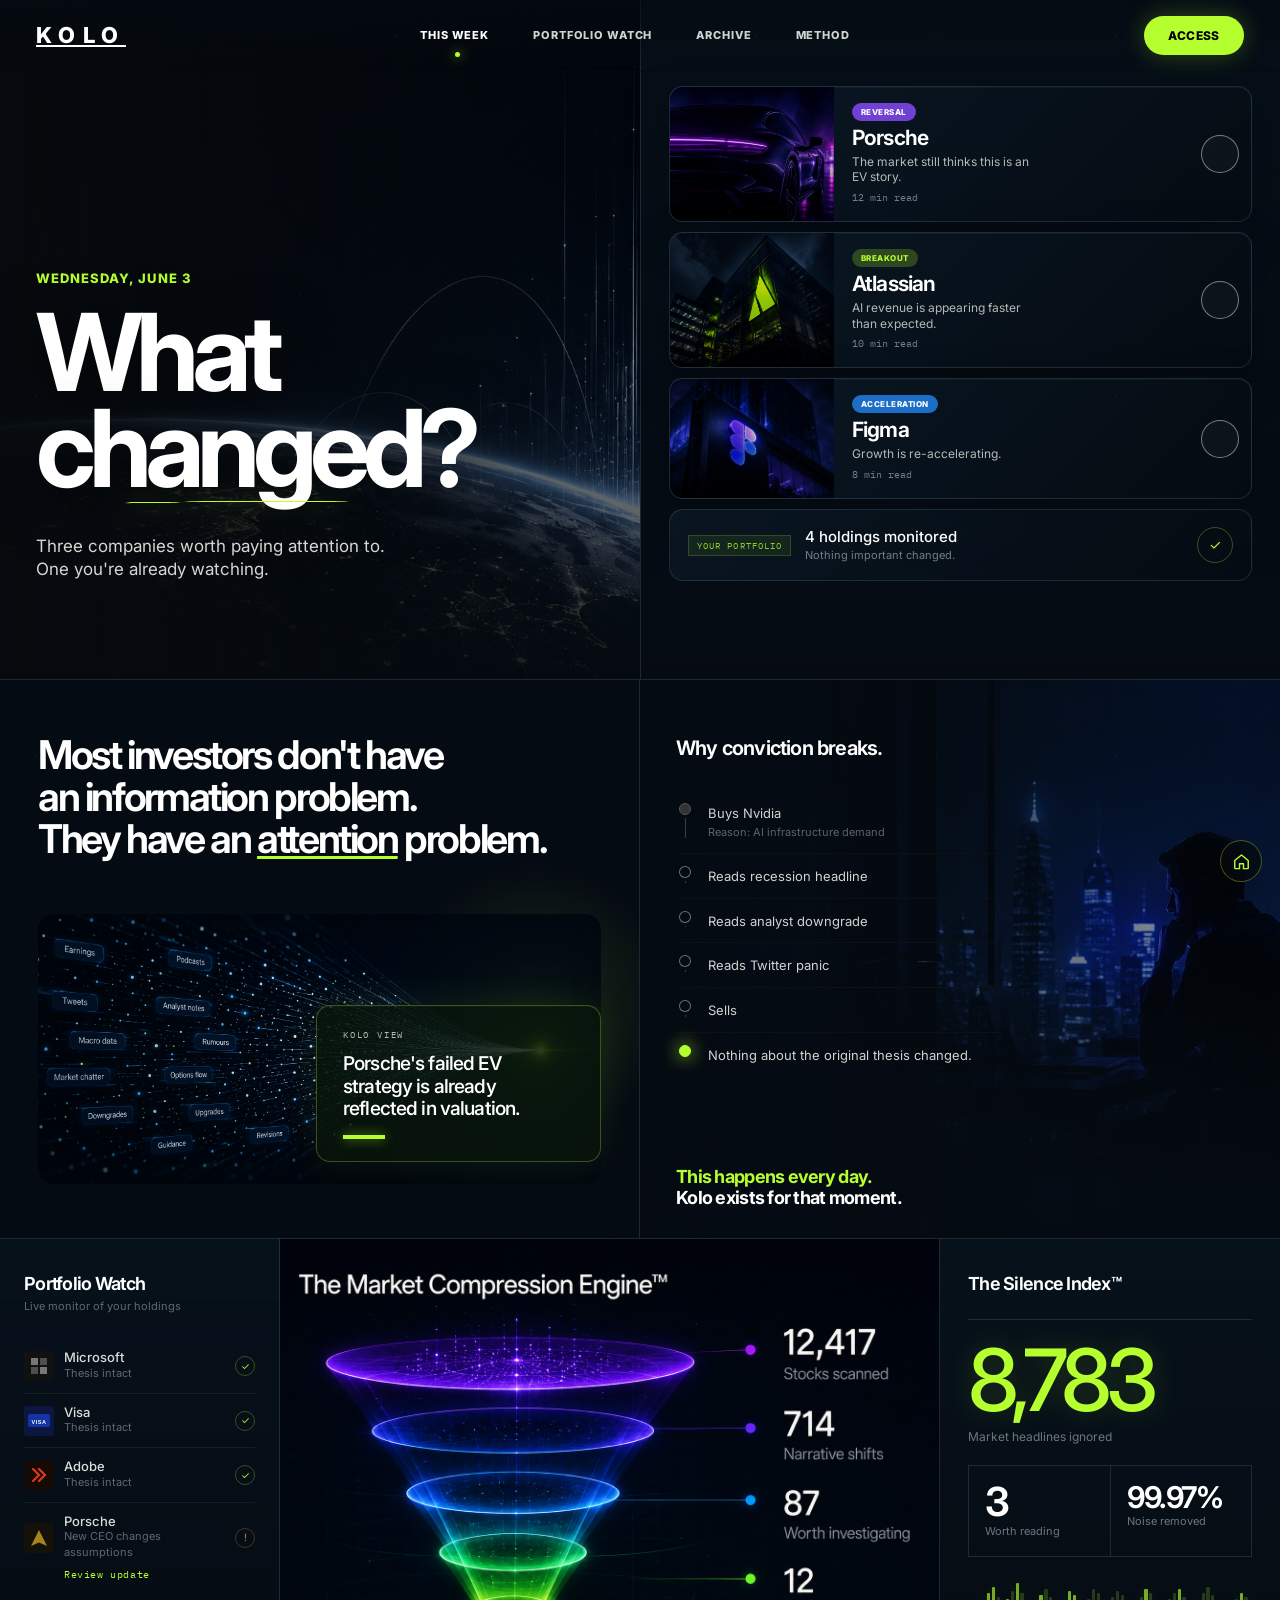
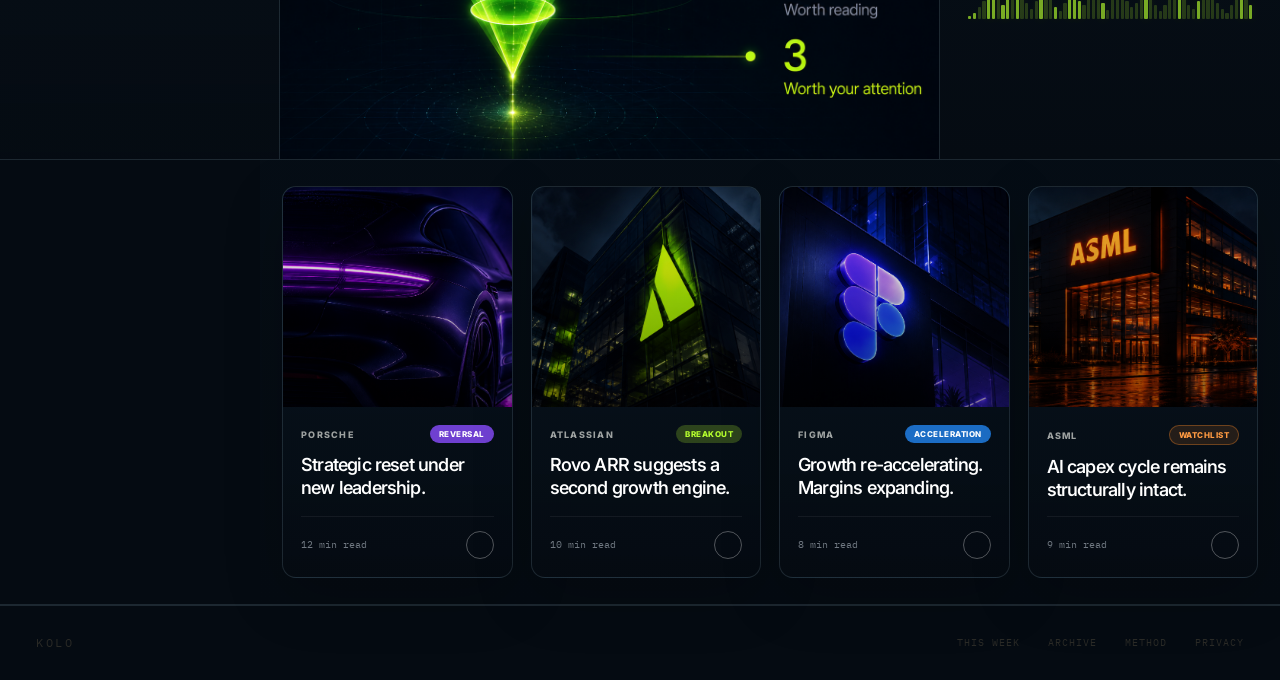
==== dark/dark.html @ 85570569 "Add files via upload" ====
<!DOCTYPE html>
<html lang="en">
<head>
<meta charset="UTF-8">
<meta name="viewport" content="width=device-width, initial-scale=1.0">
<title>Kolo - Investing, without the noise</title>
<link rel="icon" href="favicon.svg" type="image/svg+xml">
<link rel="preconnect" href="https://fonts.googleapis.com">
<link rel="preconnect" href="https://fonts.gstatic.com" crossorigin>
<link href="https://fonts.googleapis.com/css2?family=Inter:wght@400;500;600;700;800&family=IBM+Plex+Mono:wght@400;500;600&display=swap" rel="stylesheet">
<style>
*, *::before, *::after { box-sizing: border-box; margin: 0; padding: 0; }
html { scroll-behavior: smooth; }
body {
  background: #080a0c;
  color: #d8d4cc;
  font-family: 'Barlow', sans-serif;
  font-size: 14px;
  line-height: 1.5;
  overflow-x: hidden;
  -webkit-font-smoothing: antialiased;
}

/* VARIABLES */
:root {
  --lime: #b4f032;
  --lime-dim: #7aaa1a;
  --border: #1a1c1f;
  --surface: #0d0f11;
  --text: #d8d4cc;
  --muted: #4a4a46;
  --tag-h: 20px;
}

/* â”€â”€â”€ NAV â”€â”€â”€ */
nav {
  position: fixed; top: 0; left: 0; right: 0; z-index: 300;
  display: flex; align-items: center; justify-content: space-between;
  padding: 16px 36px;
  transition: background .3s, border-color .3s;
  border-bottom: 1px solid transparent;
}
nav.stuck { background: rgba(8,10,12,.95); backdrop-filter: blur(12px); border-color: var(--border); }
.n-logo { font-family: 'IBM Plex Mono', monospace; font-size: 14px; font-weight: 500; letter-spacing: .22em; color: #fff; }
.n-links { display: flex; gap: 32px; }
.n-links a { font-size: 12px; font-weight: 500; letter-spacing: .08em; text-transform: uppercase; color: var(--muted); text-decoration: none; transition: color .2s; }
.n-links a:hover { color: var(--text); }
.n-btn {
  font-family: 'IBM Plex Mono', monospace; font-size: 12px; letter-spacing: .1em;
  background: var(--lime); color: #000; border: none; cursor: pointer;
  padding: 9px 20px; display: flex; align-items: center; gap: 10px;
  font-weight: 500; transition: opacity .2s;
}
.n-btn:hover { opacity: .85; }

/* â”€â”€â”€ HERO â”€â”€â”€ */
.hero {
  display: grid; grid-template-columns: 1fr 1fr;
  min-height: 100vh;
  border-bottom: 1px solid var(--border);
}

/* LEFT */
.hero-l {
  position: relative; overflow: hidden;
  display: flex; flex-direction: column; justify-content: flex-end;
  padding: 0 0 52px 40px;
}
/* Full-bleed image placeholder */
.hero-img-bg {
  position: absolute; inset: 0;
  background: linear-gradient(180deg, #060810 0%, #080c18 40%, #060810 100%);
  display: flex; align-items: center; justify-content: center;
}
.hero-img-bg-label {
  font-family: 'IBM Plex Mono', monospace; font-size: 11px; letter-spacing: .12em;
  color: #1a1e28; text-align: center; line-height: 2; position: absolute; top: 50%; left: 50%;
  transform: translate(-50%,-50%); white-space: nowrap;
  border: 1px dashed #161820; padding: 16px 24px;
}
/* fake globe rings */
.globe-ring {
  position: absolute; border-radius: 50%;
  border: 1px solid rgba(60,80,180,.08);
  left: 50%; transform: translateX(-50%);
}

.hero-eyebrow {
  font-family: 'IBM Plex Mono', monospace; font-size: 11px; letter-spacing: .18em;
  text-transform: uppercase; color: var(--lime);
  margin-bottom: 18px; position: relative; z-index: 2;
  opacity: 0; animation: aUp .6s .1s forwards;
}
.hero-h1 {
  font-family: 'Barlow Condensed', sans-serif;
  font-size: clamp(80px, 9vw, 128px);
  font-weight: 800; line-height: .93; letter-spacing: -.01em;
  color: #ffffff; position: relative; z-index: 2;
  opacity: 0; animation: aUp .6s .22s forwards;
}
.hero-h1-ul {
  position: relative; display: inline-block;
}
.hero-h1-ul::after {
  content: '';
  position: absolute; left: 0; right: 0; bottom: -4px; height: 3px;
  background: linear-gradient(90deg, var(--lime) 0%, transparent 100%);
}
.hero-tagline {
  font-size: 15px; color: #555; margin-top: 24px;
  position: relative; z-index: 2; line-height: 1.5;
  opacity: 0; animation: aUp .6s .38s forwards;
}

/* RIGHT â€” cards */
.hero-r {
  display: flex; flex-direction: column;
  border-left: 1px solid var(--border);
  padding-top: 80px;
}

.acard {
  display: grid; grid-template-columns: 110px 1fr 64px;
  border-bottom: 1px solid var(--border);
  cursor: pointer; transition: background .18s;
  min-height: 108px; position: relative;
  opacity: 0;
}
.acard:nth-child(1) { animation: aIn .5s .5s forwards; }
.acard:nth-child(2) { animation: aIn .5s .62s forwards; }
.acard:nth-child(3) { animation: aIn .5s .74s forwards; }
.acard:hover { background: rgba(255,255,255,.018); }

/* thumbnail */
.ac-thumb {
  position: relative; overflow: hidden;
  display: flex; align-items: flex-end;
}
.ac-thumb-label {
  font-family: 'IBM Plex Mono', monospace; font-size: 8px; letter-spacing: .08em;
  color: #1c1c20; padding: 6px; line-height: 1.4; position: absolute;
  top: 50%; left: 50%; transform: translate(-50%,-50%); text-align: center; white-space: nowrap;
}
.ac-spark {
  position: absolute; bottom: 0; left: 0; right: 0; height: 48px; pointer-events: none;
}
/* mood BGs */
.t-porsche { background: linear-gradient(140deg, #100610 0%, #1e0c16 100%); }
.t-atlassian { background: linear-gradient(140deg, #040e12 0%, #081418 100%); }
.t-figma { background: linear-gradient(140deg, #0c0814 0%, #14101e 100%); }

.ac-body { padding: 14px 18px; display: flex; flex-direction: column; gap: 6px; }
.ac-tag {
  font-family: 'IBM Plex Mono', monospace; font-size: 9px; letter-spacing: .14em;
  text-transform: uppercase; padding: 3px 7px; width: fit-content; line-height: 1;
}
.t-rev { background: rgba(220,70,70,.15); color: #d86060; }
.t-brk { background: rgba(180,240,50,.12); color: var(--lime); }
.t-acc { background: rgba(70,140,240,.15); color: #70aef0; }
.t-pf  { background: rgba(180,240,50,.08); color: var(--lime-dim); border: 1px solid rgba(180,240,50,.18); }

.ac-name { font-family: 'Barlow Condensed', sans-serif; font-size: 22px; font-weight: 700; color: #fff; line-height: 1; }
.ac-desc { font-size: 12px; color: #4a4a46; line-height: 1.35; }
.ac-read { font-family: 'IBM Plex Mono', monospace; font-size: 10px; color: #2e2e2a; margin-top: auto; }

.ac-arr {
  display: flex; align-items: center; justify-content: center;
  border-left: 1px solid var(--border);
}
.ac-arr-circle {
  width: 40px; height: 40px; border-radius: 50%; border: 1px solid #252525;
  display: flex; align-items: center; justify-content: center;
  color: #444; font-size: 16px; transition: border-color .2s, color .2s;
}
.acard:hover .ac-arr-circle { border-color: #555; color: #ccc; }
.ac-arr-check { border-color: rgba(180,240,50,.3) !important; color: var(--lime) !important; }

/* portfolio row */
.pf-row {
  display: flex; align-items: center; gap: 14px;
  padding: 16px 18px;
  opacity: 0; animation: aIn .5s .88s forwards;
}
.pf-tag {
  font-family: 'IBM Plex Mono', monospace; font-size: 9px; letter-spacing: .12em;
  text-transform: uppercase; padding: 3px 8px;
  background: rgba(180,240,50,.08); color: var(--lime-dim);
  border: 1px solid rgba(180,240,50,.18);
}
.pf-text { font-size: 14px; color: #ccc; font-weight: 500; }
.pf-sub { font-size: 11px; color: #404040; }
.pf-chk {
  margin-left: auto; width: 36px; height: 36px; border-radius: 50%;
  border: 1px solid rgba(180,240,50,.3);
  display: flex; align-items: center; justify-content: center;
  color: var(--lime); font-size: 14px;
}

/* â”€â”€â”€ SECTION 2: ATTENTION â”€â”€â”€ */
.s2 {
  display: grid; grid-template-columns: 1fr 1fr;
  border-bottom: 1px solid var(--border);
}

.s2-left {
  padding: 56px 44px; border-right: 1px solid var(--border);
  display: flex; flex-direction: column; gap: 36px;
}
.s2-h {
  font-family: 'Barlow Condensed', sans-serif; font-size: clamp(26px, 3vw, 38px);
  font-weight: 700; line-height: 1.15; color: #fff;
}
.s2-h u {
  text-decoration: underline; text-decoration-color: var(--lime);
  text-underline-offset: 3px; text-decoration-thickness: 2px;
}

/* word cloud area */
.wcloud {
  flex: 1; display: flex; flex-wrap: wrap; gap: 6px;
  align-content: flex-start; padding: 8px 0;
  position: relative;
}
.wc {
  font-family: 'IBM Plex Mono', monospace; font-size: 10px;
  letter-spacing: .04em; padding: 4px 9px;
  border: 1px solid #181818; color: #303030;
  transition: color .6s, border-color .6s; cursor: default; white-space: nowrap;
}
.wc.lit { color: #555; border-color: #2a2a2a; }

/* funnel beam lines */
.wcloud-beam {
  position: absolute; right: -44px; top: 50%;
  transform: translateY(-50%);
  pointer-events: none;
}

/* kolo view card */
.kv-card {
  background: #0b140a; border: 1px solid #1e2e10;
  padding: 22px 26px;
}
.kv-label {
  font-family: 'IBM Plex Mono', monospace; font-size: 9px; letter-spacing: .2em;
  text-transform: uppercase; color: #3a5020; margin-bottom: 12px;
}
.kv-text {
  font-family: 'Barlow Condensed', sans-serif; font-size: 22px;
  font-weight: 700; color: #fff; line-height: 1.2; margin-bottom: 14px;
}
.kv-bar { width: 36px; height: 3px; background: var(--lime); }

/* s2 right */
.s2-right { display: grid; grid-template-columns: 1fr 160px; }
.s2-conviction { padding: 56px 36px; border-right: 1px solid var(--border); }
.s2-title { font-family: 'Barlow Condensed', sans-serif; font-size: 20px; font-weight: 700; color: #fff; margin-bottom: 28px; }

.journey { display: flex; flex-direction: column; }
.jrow {
  display: flex; gap: 14px; padding: 12px 0;
  border-bottom: 1px solid #0f1010; position: relative;
}
.jrow:last-child { border-bottom: none; }
.jcol { display: flex; flex-direction: column; align-items: center; width: 18px; flex-shrink: 0; }
.jdot {
  width: 12px; height: 12px; border-radius: 50%;
  border: 1px solid #252525; background: #080a0c; flex-shrink: 0; z-index: 1;
}
.jdot.red { border-color: #c04040; background: #c04040; }
.jdot.lime { border-color: var(--lime); background: var(--lime); }
.jline { width: 1px; flex: 1; background: #141414; margin: 3px 0; }
.jtext { font-size: 13px; color: #bbb; padding-top: 1px; }
.jsub { font-size: 11px; color: #383838; margin-top: 2px; }
.jred { color: #c06060; }
.jlime { color: #d8d4cc; }

.s2-photo {
  position: relative; overflow: hidden;
  /* PLACEHOLDER: city skyline at night photo */
  background: linear-gradient(170deg, #07080e 0%, #0c0d18 50%, #060710 100%);
}
.s2-photo-label {
  position: absolute; top: 50%; left: 50%; transform: translate(-50%,-50%);
  font-family: 'IBM Plex Mono', monospace; font-size: 9px; letter-spacing: .08em;
  color: #141620; text-align: center; border: 1px dashed #141620; padding: 12px; white-space: nowrap;
}
.s2-callout {
  position: absolute; bottom: 0; left: 0; right: 0; padding: 20px 16px;
  background: linear-gradient(0deg, rgba(6,7,10,.95) 0%, transparent 100%);
}
.s2-callout-lime { font-family: 'Barlow Condensed', sans-serif; font-size: 18px; font-weight: 700; color: var(--lime); line-height: 1.15; }
.s2-callout-white { font-family: 'Barlow Condensed', sans-serif; font-size: 18px; font-weight: 700; color: #fff; line-height: 1.15; }

/* â”€â”€â”€ SECTION 3: DATA â”€â”€â”€ */
.s3 {
  display: grid; grid-template-columns: 220px 1fr 300px;
  border-bottom: 1px solid var(--border);
  background: #07080a;
}

/* PW */
.pw {
  padding: 32px 24px; border-right: 1px solid var(--border);
  display: flex; flex-direction: column;
}
.s3-title { font-family: 'Barlow Condensed', sans-serif; font-size: 18px; font-weight: 700; color: #fff; margin-bottom: 2px; }
.s3-sub { font-size: 11px; color: #383838; margin-bottom: 24px; }

.hrow {
  display: flex; align-items: center; gap: 10px;
  padding: 11px 0; border-bottom: 1px solid #0e0e0e;
}
.hrow:last-of-type { border-bottom: none; }
.hlogo {
  width: 30px; height: 30px; border-radius: 3px;
  background: #111; display: flex; align-items: center; justify-content: center; flex-shrink: 0;
}
.hname { font-size: 13px; font-weight: 500; color: #ccc; line-height: 1.2; }
.hthesis { font-size: 11px; color: #383838; }
.hok {
  margin-left: auto; width: 20px; height: 20px; border-radius: 50%;
  border: 1px solid rgba(180,240,50,.28); color: var(--lime); font-size: 10px;
  display: flex; align-items: center; justify-content: center; flex-shrink: 0;
}
.hwarn {
  margin-left: auto; width: 20px; height: 20px; border-radius: 50%;
  border: 1px solid rgba(220,130,60,.3); color: #d08040; font-size: 10px;
  display: flex; align-items: center; justify-content: center; flex-shrink: 0;
}
.hreview {
  font-family: 'IBM Plex Mono', monospace; font-size: 10px; letter-spacing: .06em;
  color: var(--lime); display: flex; align-items: center; gap: 4px; margin-top: 3px;
  text-decoration: none;
}

/* ENGINE */
.engine {
  padding: 32px 36px; border-right: 1px solid var(--border);
  display: flex; flex-direction: column; align-items: center;
  background: #06070a;
}
.engine-hdr { align-self: flex-start; margin-bottom: 4px; }
.engine-title-text { font-size: 14px; font-weight: 500; color: #ccc; }

/* Funnel SVG */
.funnel-svg-wrap { width: 100%; max-width: 320px; margin: 24px 0 20px; }

/* engine stats */
.estates { align-self: stretch; }
.estat {
  display: flex; align-items: baseline; gap: 14px;
  padding: 9px 0 9px 14px; border-bottom: 1px solid #0e0e0e;
  position: relative;
}
.estat::before {
  content: ''; position: absolute; left: 0; top: 50%; transform: translateY(-50%);
  width: 5px; height: 5px; border-radius: 50%;
}
.ep::before { background: #8050e0; }
.eb::before { background: #4080d0; }
.eg::before { background: #30b070; }
.el::before { background: var(--lime); }
.elb::before { background: var(--lime); box-shadow: 0 0 6px var(--lime); }
.estat-num { font-family: 'Barlow Condensed', sans-serif; font-size: 28px; font-weight: 700; color: #fff; line-height: 1; }
.elb .estat-num { color: var(--lime); }
.estat-lbl { font-size: 11px; color: #444; }

/* SILENCE */
.silence {
  padding: 32px 28px;
  display: flex; flex-direction: column;
}
.sil-divider { border-top: 1px solid var(--border); margin: 20px 0; }
.sil-big { font-family: 'Barlow Condensed', sans-serif; font-size: 80px; font-weight: 800; color: var(--lime); line-height: .95; letter-spacing: -.03em; margin-bottom: 6px; }
.sil-lbl { font-size: 12px; color: #444; }
.sil-grid { display: grid; grid-template-columns: 1fr 1fr; border: 1px solid var(--border); }
.sil-cell { padding: 16px; }
.sil-cell + .sil-cell { border-left: 1px solid var(--border); }
.sil-num { font-family: 'Barlow Condensed', sans-serif; font-size: 40px; font-weight: 800; color: #fff; line-height: 1; }
.sil-num-pct { font-family: 'Barlow Condensed', sans-serif; font-size: 30px; font-weight: 800; color: #fff; line-height: 1; }
.sil-cell-lbl { font-size: 11px; color: #404040; margin-top: 2px; }

/* waveform */
.waveform { display: flex; align-items: flex-end; gap: 1.5px; height: 36px; margin-top: 16px; }
.wfb { flex: 1; background: var(--lime); opacity: .18; border-radius: 1px; transition: height .4s, opacity .4s; min-height: 2px; }
.wfb.on { opacity: .65; }

/* â”€â”€â”€ SECTION 4: INTELLIGENCE â”€â”€â”€ */
.s4 {
  display: grid; grid-template-columns: 260px 1fr;
  border-bottom: 1px solid var(--border);
}
.s4-left {
  padding: 52px 36px; border-right: 1px solid var(--border);
  display: flex; flex-direction: column; justify-content: space-between;
}
.s4-h {
  font-family: 'Barlow Condensed', sans-serif; font-size: clamp(40px, 4vw, 58px);
  font-weight: 800; color: #fff; line-height: 1; margin-bottom: 16px;
}
.s4-sub { font-size: 13px; color: #444; line-height: 1.6; max-width: 220px; margin-bottom: 28px; }
.s4-link {
  font-family: 'IBM Plex Mono', monospace; font-size: 11px; letter-spacing: .1em;
  color: var(--lime); text-decoration: none; display: flex; align-items: center; gap: 6px;
  transition: opacity .2s;
}
.s4-link:hover { opacity: .7; }

.arch-grid { display: grid; grid-template-columns: repeat(4, 1fr); }
.arch {
  border-left: 1px solid var(--border);
  display: flex; flex-direction: column;
  cursor: pointer; transition: background .18s;
}
.arch:hover { background: rgba(255,255,255,.015); }

.arch-thumb {
  height: 190px; position: relative; overflow: hidden;
  display: flex; align-items: flex-end;
}
/* PLACEHOLDERS â€” replace with real images */
.at-porsche  { background: linear-gradient(155deg, #0c040c 0%, #180a14 60%, #0a0306 100%); }
.at-atlassian{ background: linear-gradient(155deg, #030c10 0%, #061216 60%, #020a0e 100%); }
.at-figma    { background: linear-gradient(155deg, #08040e 0%, #100c1a 60%, #060210 100%); }
.at-asml     { background: linear-gradient(155deg, #080604 0%, #120e08 60%, #0a0804 100%); }
.at-placeholder {
  position: absolute; inset: 0; display: flex; align-items: center; justify-content: center;
  font-family: 'IBM Plex Mono', monospace; font-size: 8px; letter-spacing: .08em;
  color: #161618; text-align: center; padding: 8px;
}

.arch-body { padding: 18px; display: flex; flex-direction: column; flex: 1; }
.arch-top { display: flex; justify-content: space-between; align-items: center; margin-bottom: 10px; }
.arch-co { font-family: 'IBM Plex Mono', monospace; font-size: 9px; letter-spacing: .14em; text-transform: uppercase; color: #3a3a36; }
.arch-title { font-family: 'Barlow Condensed', sans-serif; font-size: 17px; font-weight: 700; color: #fff; line-height: 1.2; flex: 1; }
.arch-foot {
  display: flex; align-items: center; justify-content: space-between;
  margin-top: auto; padding-top: 14px; border-top: 1px solid #0e0e0e;
}
.arch-read { font-family: 'IBM Plex Mono', monospace; font-size: 10px; color: #2c2c28; }
.arch-arrow {
  width: 28px; height: 28px; border-radius: 50%; border: 1px solid #1e1e1e;
  display: flex; align-items: center; justify-content: center; color: #333; font-size: 12px;
  transition: border-color .2s, color .2s;
}
.arch:hover .arch-arrow { border-color: #444; color: #aaa; }

/* â”€â”€â”€ FOOTER â”€â”€â”€ */
footer {
  padding: 28px 36px; display: flex; align-items: center; justify-content: space-between;
  border-top: 1px solid #0e0e0e;
}
.f-logo { font-family: 'IBM Plex Mono', monospace; font-size: 12px; letter-spacing: .22em; color: #2a2a26; }
.f-links { display: flex; gap: 28px; }
.f-links a { font-family: 'IBM Plex Mono', monospace; font-size: 10px; letter-spacing: .1em; text-transform: uppercase; color: #2a2a26; text-decoration: none; transition: color .2s; }
.f-links a:hover { color: #555; }

/* â”€â”€â”€ KEYFRAMES â”€â”€â”€ */
@keyframes aUp { from { opacity: 0; transform: translateY(18px); } to { opacity: 1; transform: translateY(0); } }
@keyframes aIn { from { opacity: 0; } to { opacity: 1; } }

.rv { opacity: 0; transform: translateY(20px); transition: opacity .6s ease, transform .6s ease; }
.rv.in { opacity: 1; transform: translateY(0); }


/* â”€â”€â”€ REFERENCE MATCH PASS: imagery, typography, spacing â”€â”€â”€ */
:root {
  --lime: #b6ff2e;
  --lime-dim: #8ed021;
  --border: rgba(140, 170, 190, .18);
  --surface: #081622;
  --surface-2: #0b1a27;
  --text: #f2f4ee;
  --muted: #7c8792;
  --panel-line: rgba(255,255,255,.06);
}

body {
  background:
    radial-gradient(circle at 72% 3%, rgba(43, 91, 150, .12), transparent 32%),
    radial-gradient(circle at 18% 28%, rgba(132, 77, 255, .08), transparent 26%),
    #050b12;
  color: var(--text);
  font-family: 'Inter', system-ui, -apple-system, BlinkMacSystemFont, 'Segoe UI', sans-serif;
  font-size: 15px;
  line-height: 1.45;
}

body::before {
  content: '';
  position: fixed;
  inset: 0;
  pointer-events: none;
  z-index: 999;
  opacity: .09;
  background-image:
    radial-gradient(circle at 20% 20%, rgba(255,255,255,.28) 0 1px, transparent 1.5px),
    radial-gradient(circle at 70% 30%, rgba(182,255,46,.18) 0 1px, transparent 1.4px);
  background-size: 180px 180px, 260px 260px;
  mix-blend-mode: screen;
}

nav {
  padding: 16px 36px;
  background: linear-gradient(180deg, rgba(5,11,18,.72), rgba(5,11,18,0));
}
nav.stuck { background: rgba(5,11,18,.88); border-color: var(--border); }
.n-logo {
  font-family: 'Inter', sans-serif;
  font-size: 22px;
  font-weight: 800;
  letter-spacing: .34em;
  color: #fff;
}
.n-links { gap: 44px; }
.n-links a {
  font-family: 'Inter', sans-serif;
  font-size: 11px;
  font-weight: 800;
  letter-spacing: .08em;
  color: rgba(242,244,238,.86);
}
.n-links a:first-child { color: #fff; position: relative; }
.n-links a:first-child::after {
  content: '';
  position: absolute;
  width: 5px;
  height: 5px;
  left: 50%;
  bottom: -14px;
  border-radius: 999px;
  background: var(--lime);
  box-shadow: 0 0 12px var(--lime);
}
.n-btn {
  border-radius: 999px;
  padding: 12px 24px;
  font-family: 'Inter', sans-serif;
  font-size: 12px;
  font-weight: 800;
  letter-spacing: .04em;
  box-shadow: 0 0 24px rgba(182,255,46,.25);
}

.hero {
  min-height: 680px;
  background: #050b12;
  border-bottom: 1px solid var(--border);
}
.hero-l { padding: 0 40px 58px 36px; }
.hero-r {
  padding: 86px 28px 26px;
  gap: 10px;
  border-left: 1px solid var(--border);
  background: linear-gradient(180deg, rgba(8,22,34,.34), rgba(5,11,18,.88));
}
.hero-img-bg {
  background:
    linear-gradient(90deg, rgba(5,11,18,.84) 0%, rgba(5,11,18,.42) 38%, rgba(5,11,18,.12) 100%),
    linear-gradient(180deg, rgba(5,11,18,.06) 0%, rgba(5,11,18,.14) 48%, rgba(5,11,18,.88) 100%),
    url('assets/earth-horizon-data-beams.png') center bottom / cover no-repeat;
}
.hero-img-bg-label, .globe-ring { display: none !important; }
.hero-eyebrow {
  font-family: 'Inter', sans-serif;
  font-size: 13px;
  font-weight: 800;
  letter-spacing: .08em;
  color: var(--lime);
  margin-bottom: 16px;
}
.hero-h1 {
  font-family: 'Inter', sans-serif;
  font-size: clamp(76px, 8.4vw, 118px);
  font-weight: 700;
  line-height: .9;
  letter-spacing: -.065em;
  color: #fff;
  text-shadow: 0 12px 56px rgba(0,0,0,.6);
}
.hero-h1-ul::after {
  height: 20px;
  left: -2px;
  right: -2px;
  bottom: -15px;
  background: url('assets/lime-brush-underline.png') center / 100% 100% no-repeat;
  filter: drop-shadow(0 0 12px rgba(182,255,46,.72));
}
.hero-tagline {
  margin-top: 38px;
  color: rgba(242,244,238,.88);
  font-size: 17px;
  line-height: 1.35;
}

.acard {
  grid-template-columns: 164px 1fr 62px;
  min-height: 116px;
  border: 1px solid var(--border);
  border-radius: 14px;
  overflow: hidden;
  background: linear-gradient(135deg, rgba(11,26,39,.86), rgba(5,11,18,.92));
  box-shadow: inset 0 1px 0 rgba(255,255,255,.04), 0 18px 50px rgba(0,0,0,.22);
}
.acard + .acard { margin-top: 0; }
.acard:hover { background: linear-gradient(135deg, rgba(14,32,48,.95), rgba(5,11,18,.96)); }
.ac-thumb { background-size: cover !important; background-position: center !important; }
.ac-thumb-label { display: none !important; }
.ac-thumb::after, .arch-thumb::after, .s2-photo::after {
  content: '';
  position: absolute;
  inset: 0;
  background: linear-gradient(180deg, rgba(0,0,0,0), rgba(0,0,0,.42));
  pointer-events: none;
}
.t-porsche { background-image: url('assets/porsche-purple-ev-rear.png'); }
.t-atlassian { background-image: url('assets/atlassian-lime-building.png'); }
.t-figma { background-image: url('assets/figma-neon-building.png'); }
.ac-spark { opacity: 0; }
.ac-body { padding: 16px 18px; gap: 6px; }
.ac-tag {
  border-radius: 999px;
  font-family: 'Inter', sans-serif;
  font-size: 8px;
  font-weight: 800;
  letter-spacing: .06em;
  padding: 5px 9px;
}
.t-rev { background: rgba(138,77,255,.8); color: #fff; }
.t-brk { background: rgba(182,255,46,.22); color: var(--lime); }
.t-acc { background: rgba(35,140,255,.75); color: #fff; }
.t-pf { background: rgba(255,138,40,.12); color: #ff9b42; border-color: rgba(255,138,40,.34); }
.ac-name {
  font-family: 'Inter', sans-serif;
  font-size: 21px;
  font-weight: 650;
  letter-spacing: -.04em;
}
.ac-desc { color: rgba(242,244,238,.74); font-size: 12px; line-height: 1.28; max-width: 190px; }
.ac-read { color: rgba(184,194,204,.62); font-size: 10px; }
.ac-arr { border-left: none; }
.ac-arr-circle {
  width: 38px;
  height: 38px;
  border-color: rgba(255,255,255,.45);
  color: #fff;
  background: rgba(255,255,255,.03);
}
.pf-row {
  margin-top: 0;
  border: 1px solid var(--border);
  border-radius: 14px;
  background: linear-gradient(135deg, rgba(11,26,39,.72), rgba(5,11,18,.92));
}
.pf-text { color: #fff; font-size: 15px; }
.pf-sub { color: rgba(184,194,204,.62); }

.s2 {
  background: #050b12;
  border-bottom: 1px solid var(--border);
}
.s2-left {
  position: relative;
  min-height: 410px;
  padding: 54px 38px;
  border-right: 1px solid var(--border);
  background: radial-gradient(circle at 84% 58%, rgba(182,255,46,.13), transparent 22%);
}
.s2-h {
  font-family: 'Inter', sans-serif;
  font-size: clamp(28px, 3.1vw, 42px);
  font-weight: 650;
  letter-spacing: -.06em;
  line-height: 1.06;
  max-width: 560px;
}
.s2-h u { text-decoration-color: var(--lime); text-decoration-thickness: 3px; }
.wcloud {
  min-height: 270px;
  margin-top: 18px;
  background:
    linear-gradient(90deg, rgba(5,11,18,.16), rgba(5,11,18,.02) 54%, rgba(5,11,18,.18)),
    url('assets/information-noise-particle-funnel.png') center / cover no-repeat;
  border-radius: 16px;
  overflow: hidden;
  box-shadow: inset 0 0 60px rgba(5,11,18,.4);
}
.wcloud .wc { display: none; }
.kv-card {
  position: absolute;
  right: 38px;
  bottom: 46px;
  width: 285px;
  border-radius: 14px;
  background: rgba(9,22,12,.83);
  border: 1px solid rgba(182,255,46,.28);
  box-shadow: 0 0 38px rgba(182,255,46,.08), inset 0 1px 0 rgba(255,255,255,.04);
}
.kv-label { color: rgba(242,244,238,.74); }
.kv-text {
  font-family: 'Inter', sans-serif;
  font-size: 21px;
  font-weight: 550;
  letter-spacing: -.045em;
}
.kv-bar { background: var(--lime); height: 4px; width: 42px; box-shadow: 0 0 12px rgba(182,255,46,.6); }

.s2-right { grid-template-columns: minmax(300px, 1fr) minmax(260px, .82fr); }
.s2-conviction { padding: 54px 36px; border-right: 1px solid var(--border); }
.s2-title {
  font-family: 'Inter', sans-serif;
  font-size: 20px;
  font-weight: 650;
  letter-spacing: -.04em;
}
.jtext { color: rgba(242,244,238,.86); }
.jsub { color: rgba(184,194,204,.48); }
.jdot { border-color: rgba(184,194,204,.55); background: #050b12; }
.jline { background: rgba(184,194,204,.28); }
.jdot.red { border-color: rgba(184,194,204,.55); background: #050b12; }
.jred { color: rgba(242,244,238,.86); }
.jdot.lime { box-shadow: 0 0 18px var(--lime); }
.s2-photo {
  background:
    linear-gradient(90deg, rgba(5,11,18,.34), rgba(5,11,18,.04)),
    url('assets/office-silhouette-night.png') center / cover no-repeat;
}
.s2-photo-label { display:none !important; }
.s2-callout { z-index: 1; }
.s2-callout-lime, .s2-callout-white {
  font-family: 'Inter', sans-serif;
  font-size: 18px;
  font-weight: 700;
  letter-spacing: -.04em;
}
.s2-callout-lime { color: var(--lime); }

.s3 {
  grid-template-columns: 280px minmax(390px, 1fr) 340px;
  background: #050b12;
  border-bottom: 1px solid var(--border);
}
.pw, .engine, .silence { background: linear-gradient(180deg, rgba(8,22,34,.54), rgba(5,11,18,.96)); }
.pw, .engine { border-right: 1px solid var(--border); }
.s3-title {
  font-family: 'Inter', sans-serif;
  font-size: 18px;
  font-weight: 650;
  letter-spacing: -.04em;
}
.s3-sub { color: rgba(184,194,204,.5); }
.hrow { border-bottom-color: rgba(255,255,255,.06); }
.hname { color: rgba(242,244,238,.9); }
.hthesis { color: rgba(184,194,204,.5); }
.engine-title-text {
  font-family: 'Inter', sans-serif;
  font-size: 18px;
  font-weight: 650;
  letter-spacing: -.04em;
  color: #fff;
}
.funnel-svg-wrap {
  width: 100%;
  max-width: 390px;
  height: 330px;
  margin: 18px 0 8px;
  background: url('assets/market-compression-engine-funnel.png') center / contain no-repeat;
  filter: drop-shadow(0 0 28px rgba(35,140,255,.16));
}
.funnel-svg-wrap svg { display: none; }
.estat { border-bottom-color: rgba(255,255,255,.06); }
.estat-num {
  font-family: 'Inter', sans-serif;
  font-size: 27px;
  font-weight: 650;
  letter-spacing: -.04em;
}
.estat-lbl { color: rgba(184,194,204,.58); }
.sil-big {
  font-family: 'Inter', sans-serif;
  font-size: 86px;
  font-weight: 500;
  color: var(--lime);
  letter-spacing: -.07em;
  text-shadow: 0 0 28px rgba(182,255,46,.18);
}
.sil-lbl, .sil-cell-lbl { color: rgba(184,194,204,.58); }
.sil-num, .sil-num-pct {
  font-family: 'Inter', sans-serif;
  font-weight: 650;
  letter-spacing: -.05em;
}
.waveform { height: 46px; }
.wfb { background: var(--lime); box-shadow: 0 0 10px rgba(182,255,46,.16); }

.s4 {
  grid-template-columns: 260px 1fr;
  background: #050b12;
}
.s4-left { border-right: 1px solid var(--border); }
.s4-h {
  font-family: 'Inter', sans-serif;
  font-size: clamp(34px, 4vw, 58px);
  font-weight: 650;
  letter-spacing: -.07em;
  line-height: .98;
}
.s4-sub { color: rgba(184,194,204,.72); }
.s4-link { color: #9b6cff; }
.arch-grid {
  gap: 18px;
  padding: 26px 22px;
  background: linear-gradient(180deg, rgba(8,22,34,.22), rgba(5,11,18,.9));
}
.arch {
  border: 1px solid var(--border);
  border-radius: 14px;
  overflow: hidden;
  background: linear-gradient(180deg, rgba(11,26,39,.7), rgba(5,11,18,.96));
  box-shadow: inset 0 1px 0 rgba(255,255,255,.04), 0 18px 60px rgba(0,0,0,.2);
}
.arch + .arch { border-left: 1px solid var(--border); }
.arch-thumb {
  height: 220px;
  background-size: cover !important;
  background-position: center !important;
}
.at-porsche { background-image: url('assets/porsche-archive-crop.png'); }
.at-atlassian { background-image: url('assets/atlassian-archive-crop.png'); }
.at-figma { background-image: url('assets/figma-archive-crop.png'); }
.at-asml { background-image: url('assets/asml-archive-crop.png'); }
.at-placeholder { display:none !important; }
.arch-body { padding: 18px; min-height: 170px; }
.arch-co {
  font-family: 'Inter', sans-serif;
  font-size: 9px;
  font-weight: 800;
  color: rgba(242,244,238,.64);
}
.arch-title {
  font-family: 'Inter', sans-serif;
  font-size: 18px;
  font-weight: 560;
  letter-spacing: -.045em;
  line-height: 1.28;
}
.arch-foot { border-top-color: rgba(255,255,255,.06); }
.arch-read { color: rgba(184,194,204,.6); }
.arch-arrow { border-color: rgba(255,255,255,.3); color: #fff; }

footer { background: #050b12; border-top: 1px solid var(--border); }

@media (max-width: 980px) {
  .hero, .s2, .s4 { grid-template-columns: 1fr; }
  .hero-r, .s2-left, .s2-conviction, .pw, .engine { border-left: 0; border-right: 0; }
  .s3 { grid-template-columns: 1fr; }
  .s2-right { grid-template-columns: 1fr; }
  .s2-photo { min-height: 320px; }
  .arch-grid { grid-template-columns: 1fr 1fr; }
  .kv-card { position: relative; right:auto; bottom:auto; margin-left:auto; margin-top:-95px; }
}

@media (max-width: 640px) {
  nav { padding: 14px 18px; }
  .n-links { display:none; }
  .hero-l { min-height: 560px; padding-left: 22px; padding-right: 22px; }
  .hero-h1 { font-size: 72px; }
  .acard { grid-template-columns: 120px 1fr 54px; }
  .arch-grid { grid-template-columns: 1fr; }
  .kv-card { width: 100%; margin-top: 16px; }
}


/* â”€â”€â”€ USER REQUESTED EDITS â”€â”€â”€ */

/* Kolo View card: move whole card 30px up and make main copy 2px smaller */
.kv-card {
  bottom: 76px;
}
.kv-text {
  font-size: 19px;
}

/* Use the office photo as the full background for the whole Why conviction breaks panel */
.s2-right {
  position: relative;
  display: block;
  min-height: 430px;
  overflow: hidden;
  background:
    linear-gradient(90deg, rgba(5,11,18,.88) 0%, rgba(5,11,18,.66) 46%, rgba(5,11,18,.24) 100%),
    linear-gradient(0deg, rgba(5,11,18,.88) 0%, rgba(5,11,18,.12) 48%, rgba(5,11,18,.3) 100%),
    url('assets/office-silhouette-night.png') center / cover no-repeat;
}

.s2-conviction {
  position: relative;
  z-index: 2;
  width: min(62%, 520px);
  min-height: 430px;
  border-right: 0;
  background: linear-gradient(90deg, rgba(5,11,18,.55), rgba(5,11,18,.08));
}

.s2-photo {
  position: absolute;
  inset: 0;
  z-index: 1;
  background: none !important;
  min-height: 0;
  pointer-events: none;
}

.s2-photo::after {
  background:
    linear-gradient(90deg, rgba(5,11,18,.24), rgba(5,11,18,0) 54%),
    linear-gradient(0deg, rgba(5,11,18,.92), rgba(5,11,18,0) 46%);
}

.s2-callout {
  left: 36px;
  right: auto;
  bottom: 30px;
  width: min(420px, 55%);
  z-index: 3;
  background: none;
  padding: 0;
}

/* Replace the Market Compression Engine panel content with the uploaded full image */
.engine {
  padding: 0;
  display: flex;
  align-items: stretch;
  justify-content: stretch;
  overflow: hidden;
  background: #050b12;
}

.engine-full-img {
  display: block;
  width: 100%;
  height: 100%;
  min-height: 520px;
  object-fit: cover;
  object-position: center;
  border: 0;
}

/* Keep the requested edits responsive */
@media (max-width: 980px) {
  .s2-right {
    min-height: 560px;
  }

  .s2-conviction {
    width: 100%;
    min-height: 420px;
  }

  .s2-callout {
    width: calc(100% - 72px);
  }

  .kv-card {
    bottom: auto;
    transform: translateY(-30px);
  }

  .engine-full-img {
    min-height: 420px;
  }
}


/* Move hero headline block up by 40px */
.hero-l {
  padding-bottom: 98px;
}

.kolo-home-link{position:fixed;right:18px;bottom:18px;z-index:10000;display:inline-flex;align-items:center;justify-content:center;width:42px;height:42px;padding:0;border:1px solid rgba(180,240,50,.34);border-radius:999px;background:rgba(8,10,12,.62);color:var(--lime);text-decoration:none;box-shadow:0 18px 46px rgba(0,0,0,.32);backdrop-filter:blur(14px);transition:transform .2s,border-color .2s,background .2s}
.kolo-home-link svg{width:19px;height:19px;stroke:currentColor}
.kolo-home-link:hover{transform:translateY(-2px);border-color:rgba(180,240,50,.65);background:rgba(8,10,12,.84)}
@media(max-width:560px){.kolo-home-link{right:12px;bottom:12px}}
</style>
</head>
<body>

<!-- NAV -->
<nav id="nav">
  <a class="n-logo" href="https://moeessah.github.io/kolo/" aria-label="Kolo home">KOLO</a>
  <div class="n-links">
    <a href="#">This Week</a>
    <a href="#">Portfolio Watch</a>
    <a href="#">Archive</a>
    <a href="#">Method</a>
  </div>
  <button class="n-btn">ACCESS</button>
</nav>

<!-- â•â•â•â•â•â• HERO â•â•â•â•â•â• -->
<section class="hero">

  <!-- LEFT -->
  <div class="hero-l">
    <!-- FULL-BLEED BACKGROUND IMAGE PLACEHOLDER -->
    <!-- Replace .hero-img-bg with: <img src="your-earth-image.jpg" style="position:absolute;inset:0;width:100%;height:100%;object-fit:cover;z-index:0"> -->
    <div class="hero-img-bg">
      <div class="hero-img-bg-label">[ REPLACE WITH EARTH / GLOBE<br>NIGHT-LIGHTS HERO IMAGE ]</div>
      <!-- decorative fake globe rings -->
      <div class="globe-ring" style="width:500px;height:500px;bottom:-340px;"></div>
      <div class="globe-ring" style="width:420px;height:420px;bottom:-300px;opacity:.5;"></div>
      <div class="globe-ring" style="width:340px;height:340px;bottom:-260px;opacity:.3;"></div>
    </div>
    <!-- gradient overlay so text reads over image -->
    <div style="position:absolute;inset:0;background:linear-gradient(90deg,rgba(8,10,12,.7) 0%,rgba(8,10,12,.1) 100%);z-index:1;pointer-events:none;"></div>

    <p class="hero-eyebrow">Wednesday, June 3</p>
    <h1 class="hero-h1">
      What<br>
      <span class="hero-h1-ul">changed?</span>
    </h1>
    <p class="hero-tagline">Three companies worth paying attention to.<br>One you're already watching.</p>
  </div>

  <!-- RIGHT â€” article cards -->
  <div class="hero-r">

    <!-- CARD 1 -->
    <div class="acard">
      <div class="ac-thumb t-porsche">
        <!-- PLACEHOLDER: Porsche dark moody car image -->
        <div class="ac-thumb-label">[ Porsche image ]</div>
        <div class="ac-spark">
          <svg viewBox="0 0 110 48" preserveAspectRatio="none" width="100%" height="100%">
            <polyline points="0,38 18,34 30,40 45,24 58,30 72,10 85,18 110,14"
              fill="none" stroke="#8050c0" stroke-width="1.5" opacity=".75"/>
          </svg>
        </div>
      </div>
      <div class="ac-body">
        <span class="ac-tag t-rev">Reversal</span>
        <div class="ac-name">Porsche</div>
        <div class="ac-desc">The market still thinks this is an EV story.</div>
        <div class="ac-read">12 min read</div>
      </div>
      <div class="ac-arr"><div class="ac-arr-circle"></div></div>
    </div>

    <!-- CARD 2 -->
    <div class="acard">
      <div class="ac-thumb t-atlassian">
        <!-- PLACEHOLDER: Atlassian / glass building image -->
        <div class="ac-thumb-label">[ Atlassian image ]</div>
        <div class="ac-spark">
          <svg viewBox="0 0 110 48" preserveAspectRatio="none" width="100%" height="100%">
            <polyline points="0,40 15,36 28,30 42,22 56,16 70,10 88,6 110,2"
              fill="none" stroke="#a0e040" stroke-width="1.5" opacity=".75"/>
          </svg>
        </div>
      </div>
      <div class="ac-body">
        <span class="ac-tag t-brk">Breakout</span>
        <div class="ac-name">Atlassian</div>
        <div class="ac-desc">AI revenue is appearing faster than expected.</div>
        <div class="ac-read">10 min read</div>
      </div>
      <div class="ac-arr"><div class="ac-arr-circle"></div></div>
    </div>

    <!-- CARD 3 -->
    <div class="acard">
      <div class="ac-thumb t-figma">
        <!-- PLACEHOLDER: Figma / abstract purple tech photo -->
        <div class="ac-thumb-label">[ Figma image ]</div>
        <div class="ac-spark">
          <svg viewBox="0 0 110 48" preserveAspectRatio="none" width="100%" height="100%">
            <polyline points="0,36 15,32 28,34 42,22 56,18 70,14 88,10 110,6"
              fill="none" stroke="#5090e0" stroke-width="1.5" opacity=".75"/>
          </svg>
        </div>
      </div>
      <div class="ac-body">
        <span class="ac-tag t-acc">Acceleration</span>
        <div class="ac-name">Figma</div>
        <div class="ac-desc">Growth is re-accelerating.</div>
        <div class="ac-read">8 min read</div>
      </div>
      <div class="ac-arr"><div class="ac-arr-circle"></div></div>
    </div>

    <!-- PORTFOLIO ROW -->
    <div class="pf-row">
      <span class="pf-tag">Your Portfolio</span>
      <div>
        <div class="pf-text">4 holdings monitored</div>
        <div class="pf-sub">Nothing important changed.</div>
      </div>
      <div class="pf-chk">&#10003;</div>
    </div>

  </div>
</section>

<!-- â•â•â•â•â•â• SECTION 2: ATTENTION â•â•â•â•â•â• -->
<section class="s2">

  <div class="s2-left rv">
    <h2 class="s2-h">
      Most investors don't have<br>
      an information problem.<br>
      They have an <u>attention</u> problem.
    </h2>

    <div class="wcloud" id="wc">
      <span class="wc">Earnings</span>
      <span class="wc lit">Analyst notes</span>
      <span class="wc">Gross</span>
      <span class="wc lit">Inflation data</span>
      <span class="wc">Tweets</span>
      <span class="wc">Podcasts</span>
      <span class="wc">Upgrades</span>
      <span class="wc lit">Disruptions</span>
      <span class="wc">Rumours</span>
      <span class="wc">Market chatter</span>
      <span class="wc">Downgrades</span>
      <span class="wc lit">Revenues</span>
      <span class="wc">Guidance</span>
      <span class="wc">Macro data</span>
      <span class="wc">Newsletter chatter</span>
      <span class="wc">Buybacks</span>
      <span class="wc">Options flow</span>
      <span class="wc">Job reports</span>
      <span class="wc">TikTok</span>
    </div>

    <div class="kv-card">
      <div class="kv-label">Kolo View</div>
      <div class="kv-text">Porsche's failed EV strategy is already reflected in valuation.</div>
      <div class="kv-bar"></div>
    </div>
  </div>

  <div class="s2-right">
    <div class="s2-conviction rv" style="transition-delay:.1s">
      <div class="s2-title">Why conviction breaks.</div>
      <div class="journey">
        <div class="jrow">
          <div class="jcol"><div class="jdot" style="border-color:#555;background:#333;"></div><div class="jline"></div></div>
          <div><div class="jtext">Buys Nvidia</div><div class="jsub">Reason: AI infrastructure demand</div></div>
        </div>
        <div class="jrow">
          <div class="jcol"><div class="jdot"></div><div class="jline"></div></div>
          <div class="jtext">Reads recession headline</div>
        </div>
        <div class="jrow">
          <div class="jcol"><div class="jdot"></div><div class="jline"></div></div>
          <div class="jtext">Reads analyst downgrade</div>
        </div>
        <div class="jrow">
          <div class="jcol"><div class="jdot"></div><div class="jline"></div></div>
          <div class="jtext">Reads Twitter panic</div>
        </div>
        <div class="jrow">
          <div class="jcol"><div class="jdot red"></div><div class="jline"></div></div>
          <div class="jtext jred">Sells</div>
        </div>
        <div class="jrow">
          <div class="jcol"><div class="jdot lime"></div></div>
          <div class="jtext jlime">Nothing about the original thesis changed.</div>
        </div>
      </div>
    </div>

    <div class="s2-photo">
      <!-- PLACEHOLDER: moody city skyline night photo (man silhouetted) -->
      <div class="s2-photo-label">[ City night<br>skyline photo ]</div>
      <div class="s2-callout">
        <div class="s2-callout-lime">This happens every day.</div>
        <div class="s2-callout-white">Kolo exists for that moment.</div>
      </div>
    </div>
  </div>

</section>

<!-- â•â•â•â•â•â• SECTION 3: DATA â•â•â•â•â•â• -->
<section class="s3">

  <!-- PORTFOLIO WATCH -->
  <div class="pw rv">
    <div class="s3-title">Portfolio Watch</div>
    <div class="s3-sub">Live monitor of your holdings</div>

    <div class="hrow">
      <div class="hlogo">
        <svg width="18" height="18" viewBox="0 0 18 18" fill="none">
          <rect x="1" y="1" width="7" height="7" fill="#777"/>
          <rect x="10" y="1" width="7" height="7" fill="#777" opacity=".6"/>
          <rect x="1" y="10" width="7" height="7" fill="#777" opacity=".6"/>
          <rect x="10" y="10" width="7" height="7" fill="#777"/>
        </svg>
      </div>
      <div><div class="hname">Microsoft</div><div class="hthesis">Thesis intact</div></div>
      <div class="hok">&#10003;</div>
    </div>

    <div class="hrow">
      <div class="hlogo" style="background:#0c1640">
        <svg width="22" height="13" viewBox="0 0 22 13">
          <rect width="22" height="13" rx="2" fill="#1434a4"/>
          <text x="11" y="9.5" text-anchor="middle" fill="white" font-size="5.5" font-family="sans-serif" font-weight="900" letter-spacing=".5">VISA</text>
        </svg>
      </div>
      <div><div class="hname">Visa</div><div class="hthesis">Thesis intact</div></div>
      <div class="hok">&#10003;</div>
    </div>

    <div class="hrow">
      <div class="hlogo" style="background:#160a06">
        <svg width="20" height="20" viewBox="0 0 20 20" fill="none">
          <path d="M4 4L10 10L4 16M10 4L16 10L10 16" stroke="#e0381a" stroke-width="2.2" stroke-linecap="round"/>
        </svg>
      </div>
      <div><div class="hname">Adobe</div><div class="hthesis">Thesis intact</div></div>
      <div class="hok">&#10003;</div>
    </div>

    <div class="hrow" style="flex-direction:column;align-items:flex-start;gap:4px">
      <div style="display:flex;align-items:center;gap:10px;width:100%">
        <div class="hlogo" style="background:#14100a">
          <svg width="20" height="20" viewBox="0 0 20 20" fill="none">
            <path d="M10 2L18 18L10 14.5L2 18Z" fill="#c09820" opacity=".85"/>
          </svg>
        </div>
        <div style="flex:1"><div class="hname">Porsche</div><div class="hthesis">New CEO changes assumptions</div></div>
        <div class="hwarn">!</div>
      </div>
      <a class="hreview" href="#" style="padding-left:40px">Review update </a>
    </div>
  </div>

  <!-- COMPRESSION ENGINE -->
  <div class="engine rv" style="transition-delay:.1s">
    <img class="engine-full-img" src="assets/market-compression-engine-full.png" alt="The Market Compression Engine">
  </div>

  <!-- SILENCE INDEX -->
  <div class="silence rv" style="transition-delay:.2s">
    <div class="s3-title">The Silence Index&trade;</div>
    <div class="sil-divider"></div>
    <div class="sil-big" id="silNum">9,482</div>
    <div class="sil-lbl" style="margin-bottom:20px">Market headlines ignored</div>
    <div class="sil-grid">
      <div class="sil-cell">
        <div class="sil-num">3</div>
        <div class="sil-cell-lbl">Worth reading</div>
      </div>
      <div class="sil-cell">
        <div class="sil-num-pct">99.97%</div>
        <div class="sil-cell-lbl">Noise removed</div>
      </div>
    </div>
    <div class="waveform" id="wf"></div>
  </div>

</section>

<!-- â•â•â•â•â•â• SECTION 4: INTELLIGENCE â•â•â•â•â•â• -->
<section class="s4">
  <div class="s4-left rv">
    <div>
      <h2 class="s4-h">Intelligence,<br>not noise.</h2>
      <p class="s4-sub">Short, high-conviction briefs on narrative shifts that matter over the next 6-12 months.</p>
    </div>
    <a href="#" class="s4-link">Browse archive </a>
  </div>

  <div class="arch-grid">

    <div class="arch">
      <div class="arch-thumb at-porsche">
        <!-- PLACEHOLDER: moody Porsche at night -->
        <div class="at-placeholder">[ Porsche<br>image ]</div>
      </div>
      <div class="arch-body">
        <div class="arch-top">
          <span class="arch-co">Porsche</span>
          <span class="ac-tag t-rev">Reversal</span>
        </div>
        <div class="arch-title">Strategic reset under new leadership.</div>
        <div class="arch-foot">
          <span class="arch-read">12 min read</span>
          <div class="arch-arrow"></div>
        </div>
      </div>
    </div>

    <div class="arch">
      <div class="arch-thumb at-atlassian">
        <!-- PLACEHOLDER: Atlassian building -->
        <div class="at-placeholder">[ Atlassian<br>image ]</div>
      </div>
      <div class="arch-body">
        <div class="arch-top">
          <span class="arch-co">Atlassian</span>
          <span class="ac-tag t-brk">Breakout</span>
        </div>
        <div class="arch-title">Rovo ARR suggests a second growth engine.</div>
        <div class="arch-foot">
          <span class="arch-read">10 min read</span>
          <div class="arch-arrow"></div>
        </div>
      </div>
    </div>

    <div class="arch">
      <div class="arch-thumb at-figma">
        <!-- PLACEHOLDER: Figma abstract -->
        <div class="at-placeholder">[ Figma<br>image ]</div>
      </div>
      <div class="arch-body">
        <div class="arch-top">
          <span class="arch-co">Figma</span>
          <span class="ac-tag t-acc">Acceleration</span>
        </div>
        <div class="arch-title">Growth re-accelerating. Margins expanding.</div>
        <div class="arch-foot">
          <span class="arch-read">8 min read</span>
          <div class="arch-arrow"></div>
        </div>
      </div>
    </div>

    <div class="arch">
      <div class="arch-thumb at-asml">
        <!-- PLACEHOLDER: ASML factory / chip fab -->
        <div class="at-placeholder">[ ASML<br>image ]</div>
      </div>
      <div class="arch-body">
        <div class="arch-top">
          <span class="arch-co">ASML</span>
          <span class="ac-tag t-pf">Watchlist</span>
        </div>
        <div class="arch-title">AI capex cycle remains structurally intact.</div>
        <div class="arch-foot">
          <span class="arch-read">9 min read</span>
          <div class="arch-arrow"></div>
        </div>
      </div>
    </div>

  </div>
</section>

<!-- FOOTER -->
<footer>
  <div class="f-logo">KOLO</div>
  <div class="f-links">
    <a href="#">This Week</a>
    <a href="#">Archive</a>
    <a href="#">Method</a>
    <a href="#">Privacy</a>
  </div>
</footer>

<script>
// Nav stuck
const nav = document.getElementById('nav');
window.addEventListener('scroll', () => nav.classList.toggle('stuck', scrollY > 20), {passive:true});

// Scroll reveal
const rvEls = document.querySelectorAll('.rv');
const obs = new IntersectionObserver(es => es.forEach(e => { if(e.isIntersecting){ e.target.classList.add('in'); obs.unobserve(e.target); } }), {threshold:.08});
rvEls.forEach(el => obs.observe(el));

// Word cloud shimmer
const words = [...document.querySelectorAll('.wc')];
setInterval(() => {
  words.forEach(w => w.classList.remove('lit'));
  const n = Math.floor(Math.random()*5)+3;
  words.sort(()=>Math.random()-.5).slice(0,n).forEach(w=>w.classList.add('lit'));
}, 1600);

// Waveform build
const wfEl = document.getElementById('wf');
const wfH = [3,6,12,18,26,32,22,14,20,28,36,26,16,10,18,24,30,22,12,8,16,28,24,18,14,20,30,26,16,9,22,28,24,18,12,16,22,30,26,14,8,14,20,26,30,22,14,10,18,26,32,24,16,10,6,14,20,26,22,14];
wfH.forEach(h => {
  const b = document.createElement('div');
  b.className = 'wfb' + (h > 20 ? ' on' : '');
  b.style.height = h+'px';
  wfEl.appendChild(b);
});
const wfBars = wfEl.querySelectorAll('.wfb');
setInterval(() => {
  wfBars.forEach(b => b.classList.remove('on'));
  const n = Math.floor(Math.random()*18)+8;
  for(let i=0;i<n;i++) {
    const r = wfBars[Math.floor(Math.random()*wfBars.length)];
    if(r) r.classList.add('on');
  }
}, 700);

// Silence number count-up
const silEl = document.getElementById('silNum');
let done = false;
new IntersectionObserver(([e]) => {
  if(e.isIntersecting && !done) {
    done = true;
    const target = 9482, dur = 1400, t0 = performance.now();
    const tick = now => {
      const p = Math.min((now-t0)/dur, 1);
      const ease = 1-Math.pow(1-p, 3);
      silEl.textContent = Math.floor(ease*target).toLocaleString();
      if(p < 1) requestAnimationFrame(tick);
    };
    requestAnimationFrame(tick);
  }
}, {threshold:.5}).observe(silEl);
</script>
<a class="kolo-home-link" href="https://moeessah.github.io/kolo/" aria-label="Kolo index"><svg viewBox="0 0 24 24" fill="none" aria-hidden="true"><path d="M3.5 10.8 12 3.8l8.5 7v9.4a.8.8 0 0 1-.8.8h-5.2v-6.2h-5V21H4.3a.8.8 0 0 1-.8-.8v-9.4Z" stroke-width="1.8" stroke-linejoin="round"/></svg></a>
</body>
</html>
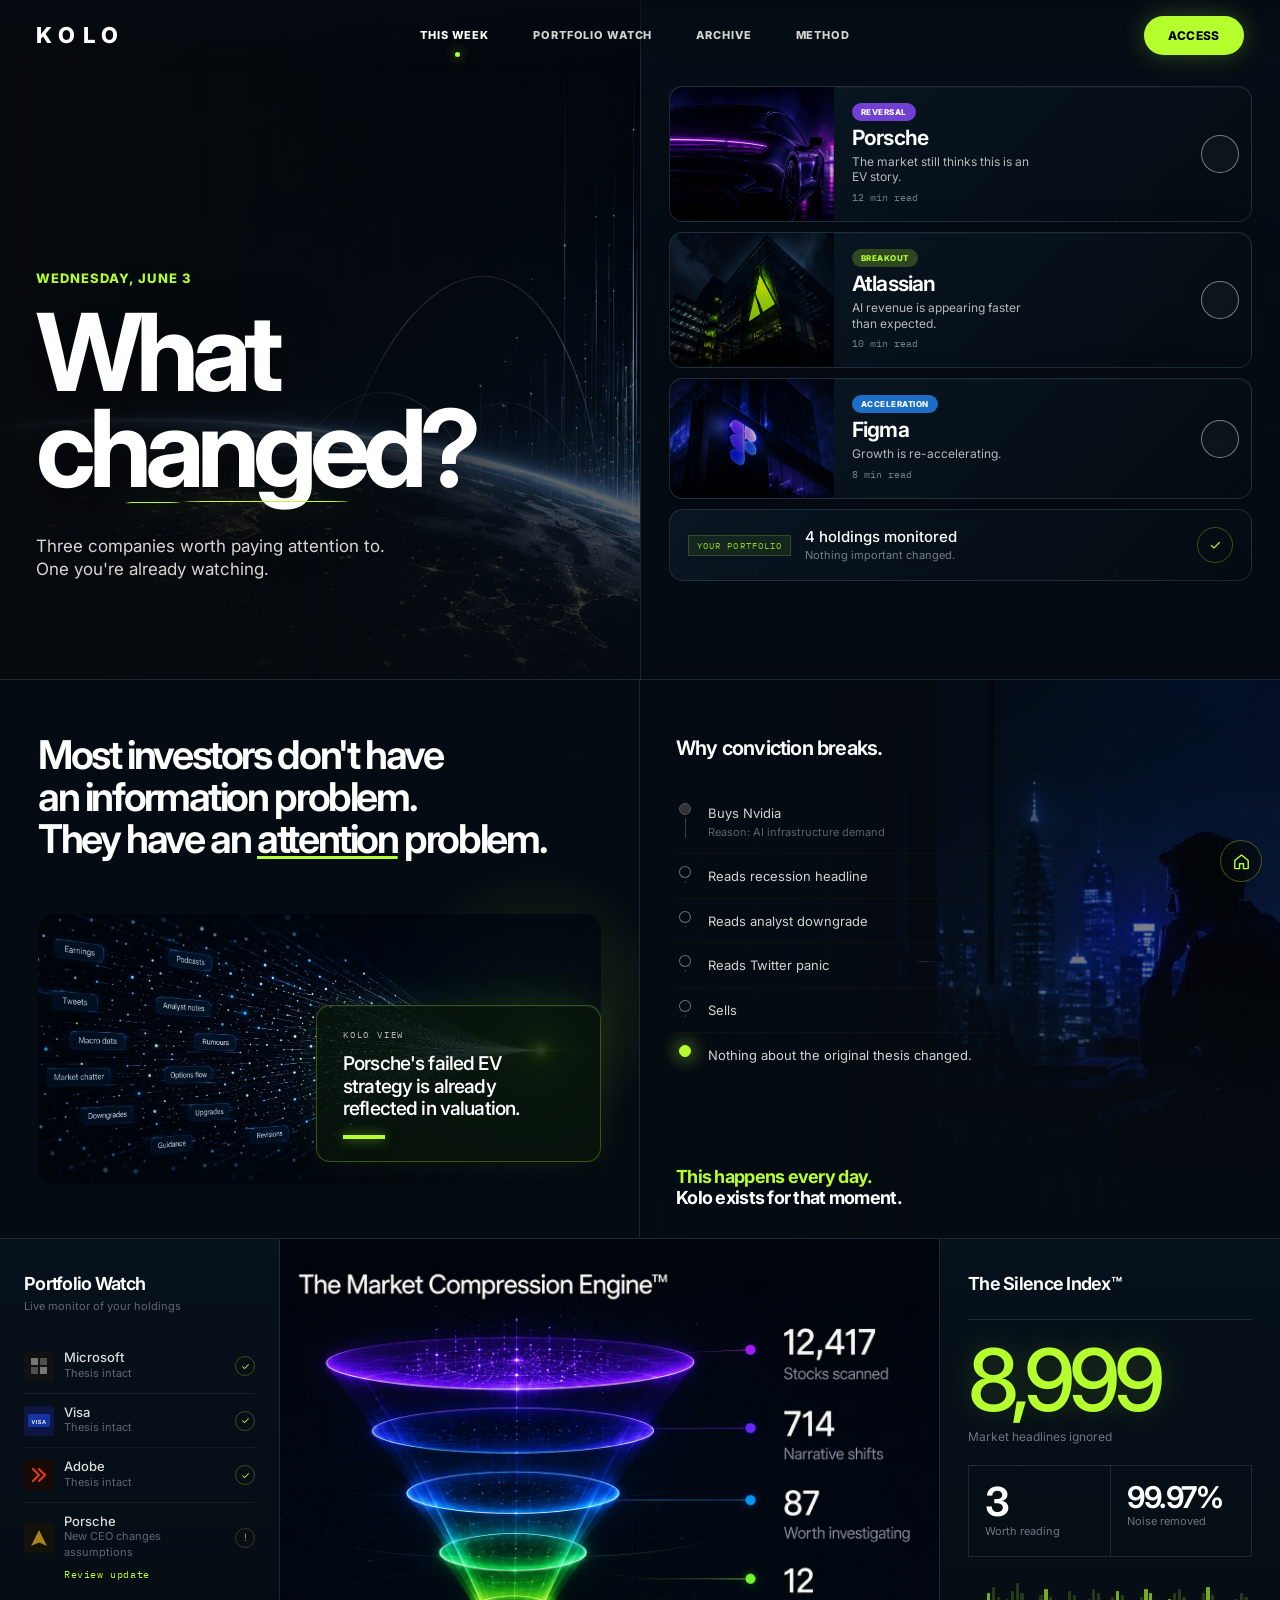
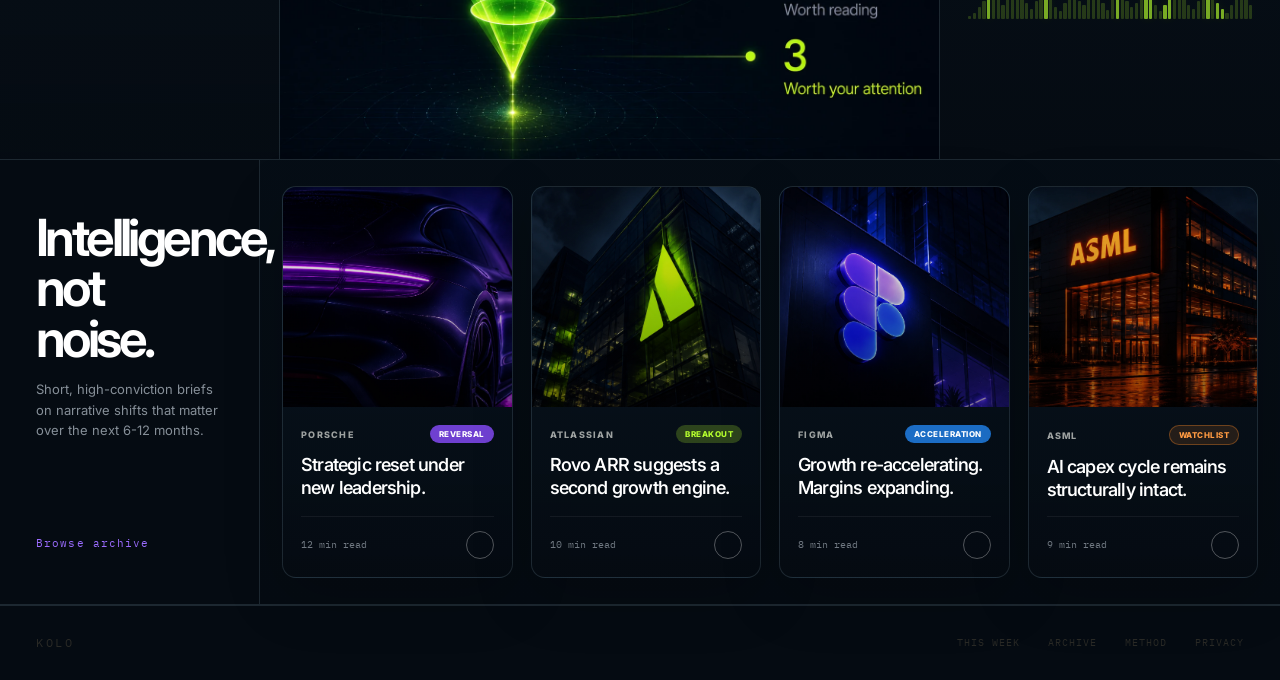
==== commit 3463f29d: "Add files via upload" ====
--- a/dark/dark.html
+++ b/dark/dark.html
@@ -4,7 +4,7 @@
 <meta charset="UTF-8">
 <meta name="viewport" content="width=device-width, initial-scale=1.0">
 <title>Kolo - Investing, without the noise</title>
-<link rel="icon" href="favicon.svg" type="image/svg+xml">
+<link rel="icon" href="favicon.svg?v=k" type="image/svg+xml">
 <link rel="preconnect" href="https://fonts.googleapis.com">
 <link rel="preconnect" href="https://fonts.gstatic.com" crossorigin>
 <link href="https://fonts.googleapis.com/css2?family=Inter:wght@400;500;600;700;800&family=IBM+Plex+Mono:wght@400;500;600&display=swap" rel="stylesheet">
@@ -559,7 +559,7 @@
   background:
     linear-gradient(90deg, rgba(5,11,18,.84) 0%, rgba(5,11,18,.42) 38%, rgba(5,11,18,.12) 100%),
     linear-gradient(180deg, rgba(5,11,18,.06) 0%, rgba(5,11,18,.14) 48%, rgba(5,11,18,.88) 100%),
-    url('assets/earth-horizon-data-beams.png') center bottom / cover no-repeat;
+    url('assets/earth-horizon-data-beams.webp') center bottom / cover no-repeat;
 }
 .hero-img-bg-label, .globe-ring { display: none !important; }
 .hero-eyebrow {
@@ -584,7 +584,7 @@
   left: -2px;
   right: -2px;
   bottom: -15px;
-  background: url('assets/lime-brush-underline.png') center / 100% 100% no-repeat;
+  background: url('assets/lime-brush-underline.webp') center / 100% 100% no-repeat;
   filter: drop-shadow(0 0 12px rgba(182,255,46,.72));
 }
 .hero-tagline {
@@ -614,9 +614,9 @@
   background: linear-gradient(180deg, rgba(0,0,0,0), rgba(0,0,0,.42));
   pointer-events: none;
 }
-.t-porsche { background-image: url('assets/porsche-purple-ev-rear.png'); }
-.t-atlassian { background-image: url('assets/atlassian-lime-building.png'); }
-.t-figma { background-image: url('assets/figma-neon-building.png'); }
+.t-porsche { background-image: url('assets/porsche-purple-ev-rear.webp'); }
+.t-atlassian { background-image: url('assets/atlassian-lime-building.webp'); }
+.t-figma { background-image: url('assets/figma-neon-building.webp'); }
 .ac-spark { opacity: 0; }
 .ac-body { padding: 16px 18px; gap: 6px; }
 .ac-tag {
@@ -681,7 +681,7 @@
   margin-top: 18px;
   background:
     linear-gradient(90deg, rgba(5,11,18,.16), rgba(5,11,18,.02) 54%, rgba(5,11,18,.18)),
-    url('assets/information-noise-particle-funnel.png') center / cover no-repeat;
+    url('assets/information-noise-particle-funnel.webp') center / cover no-repeat;
   border-radius: 16px;
   overflow: hidden;
   box-shadow: inset 0 0 60px rgba(5,11,18,.4);
@@ -724,7 +724,7 @@
 .s2-photo {
   background:
     linear-gradient(90deg, rgba(5,11,18,.34), rgba(5,11,18,.04)),
-    url('assets/office-silhouette-night.png') center / cover no-repeat;
+    url('assets/office-silhouette-night.webp') center / cover no-repeat;
 }
 .s2-photo-label { display:none !important; }
 .s2-callout { z-index: 1; }
@@ -765,7 +765,7 @@
   max-width: 390px;
   height: 330px;
   margin: 18px 0 8px;
-  background: url('assets/market-compression-engine-funnel.png') center / contain no-repeat;
+  background: url('assets/market-compression-engine-funnel.webp') center / contain no-repeat;
   filter: drop-shadow(0 0 28px rgba(35,140,255,.16));
 }
 .funnel-svg-wrap svg { display: none; }
@@ -826,10 +826,10 @@
   background-size: cover !important;
   background-position: center !important;
 }
-.at-porsche { background-image: url('assets/porsche-archive-crop.png'); }
-.at-atlassian { background-image: url('assets/atlassian-archive-crop.png'); }
-.at-figma { background-image: url('assets/figma-archive-crop.png'); }
-.at-asml { background-image: url('assets/asml-archive-crop.png'); }
+.at-porsche { background-image: url('assets/porsche-archive-crop.webp'); }
+.at-atlassian { background-image: url('assets/atlassian-archive-crop.webp'); }
+.at-figma { background-image: url('assets/figma-archive-crop.webp'); }
+.at-asml { background-image: url('assets/asml-archive-crop.webp'); }
 .at-placeholder { display:none !important; }
 .arch-body { padding: 18px; min-height: 170px; }
 .arch-co {
@@ -891,7 +891,7 @@
   background:
     linear-gradient(90deg, rgba(5,11,18,.88) 0%, rgba(5,11,18,.66) 46%, rgba(5,11,18,.24) 100%),
     linear-gradient(0deg, rgba(5,11,18,.88) 0%, rgba(5,11,18,.12) 48%, rgba(5,11,18,.3) 100%),
-    url('assets/office-silhouette-night.png') center / cover no-repeat;
+    url('assets/office-silhouette-night.webp') center / cover no-repeat;
 }
 
 .s2-conviction {
@@ -983,6 +983,35 @@
 .kolo-home-link svg{width:19px;height:19px;stroke:currentColor}
 .kolo-home-link:hover{transform:translateY(-2px);border-color:rgba(180,240,50,.65);background:rgba(8,10,12,.84)}
 @media(max-width:560px){.kolo-home-link{right:12px;bottom:12px}}
+
+/* User requested nav/logo and Intelligence layering fixes */
+.n-logo {
+  text-decoration: none !important;
+  border-bottom: 0 !important;
+}
+
+.s4 {
+  overflow: visible;
+}
+
+.s4-left {
+  position: relative;
+  z-index: 20;
+  overflow: visible;
+}
+
+.s4-h {
+  position: relative;
+  z-index: 21;
+  overflow: visible;
+  max-width: none;
+}
+
+.arch-grid {
+  position: relative;
+  z-index: 1;
+}
+
 </style>
 </head>
 <body>
@@ -1243,7 +1272,7 @@
 
   <!-- COMPRESSION ENGINE -->
   <div class="engine rv" style="transition-delay:.1s">
-    <img class="engine-full-img" src="assets/market-compression-engine-full.png" alt="The Market Compression Engine">
+    <img class="engine-full-img" src="assets/market-compression-engine-full.webp" alt="The Market Compression Engine">
   </div>
 
   <!-- SILENCE INDEX -->
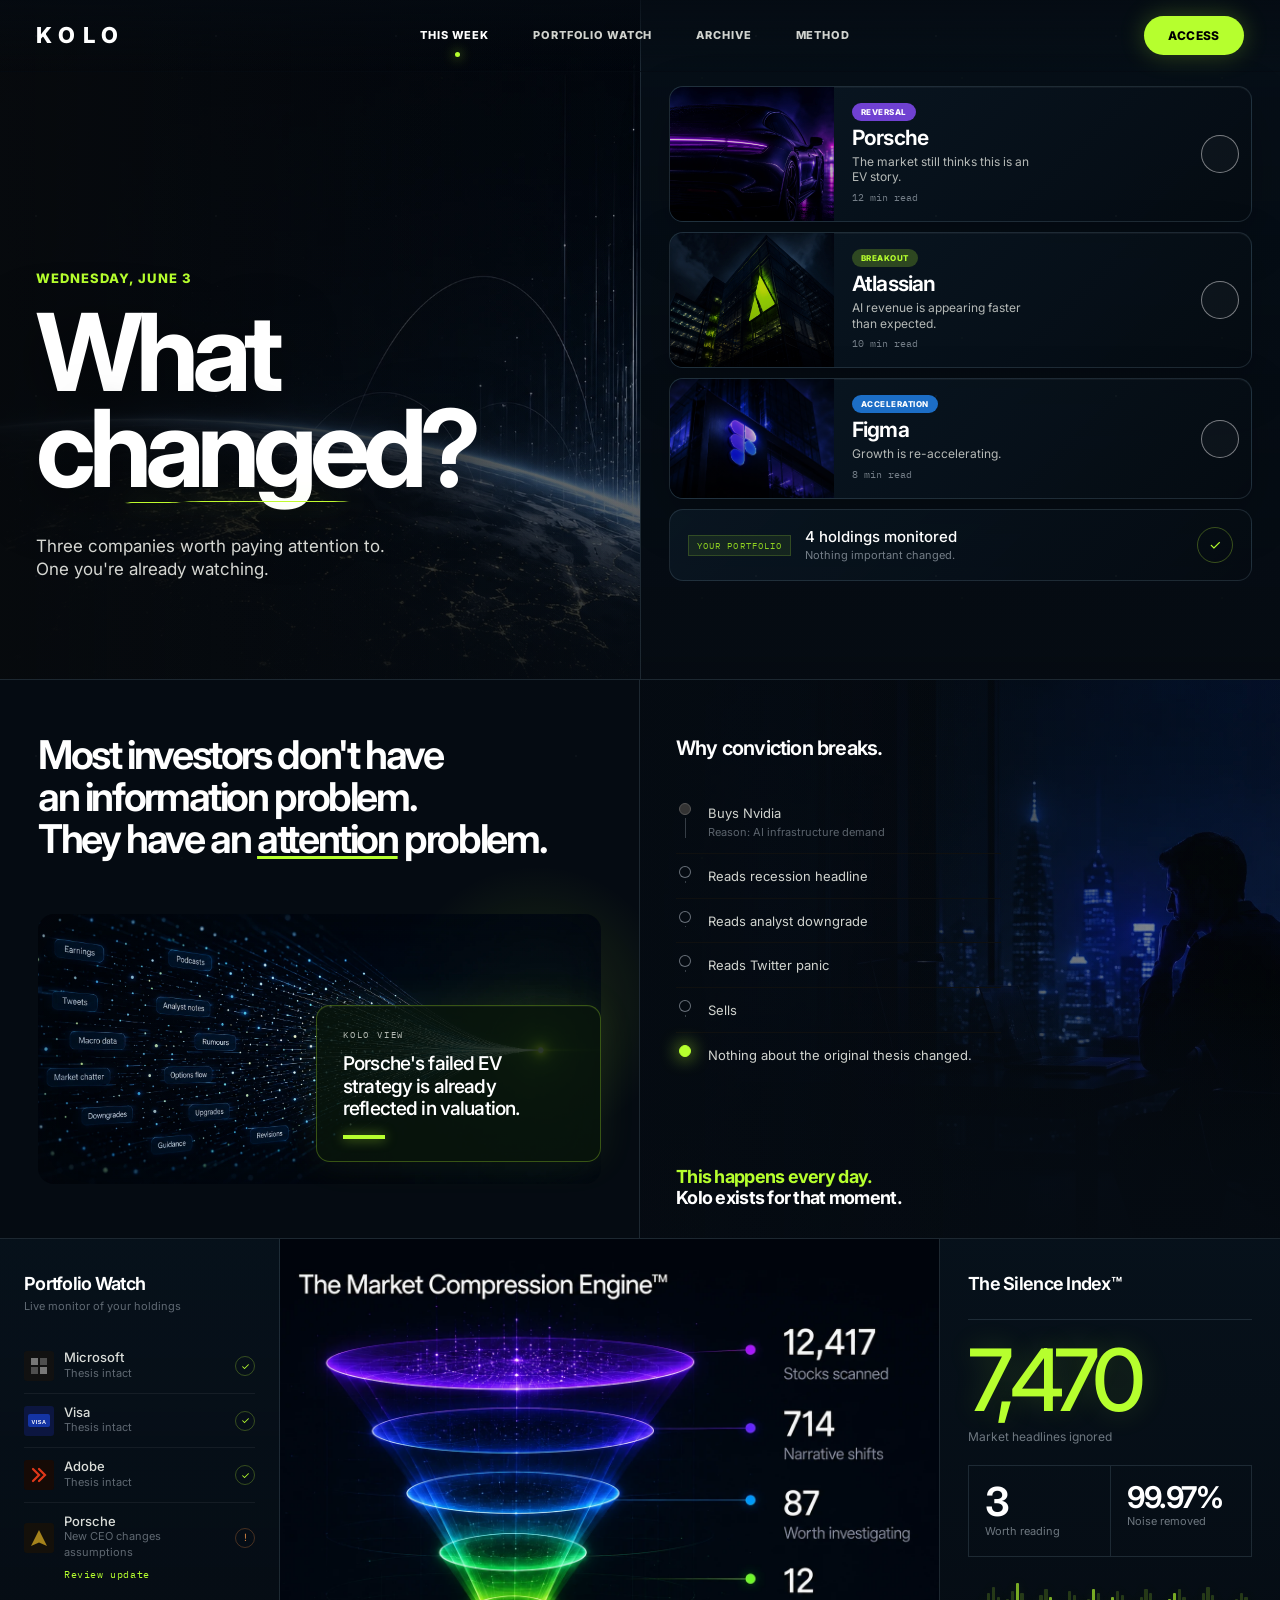
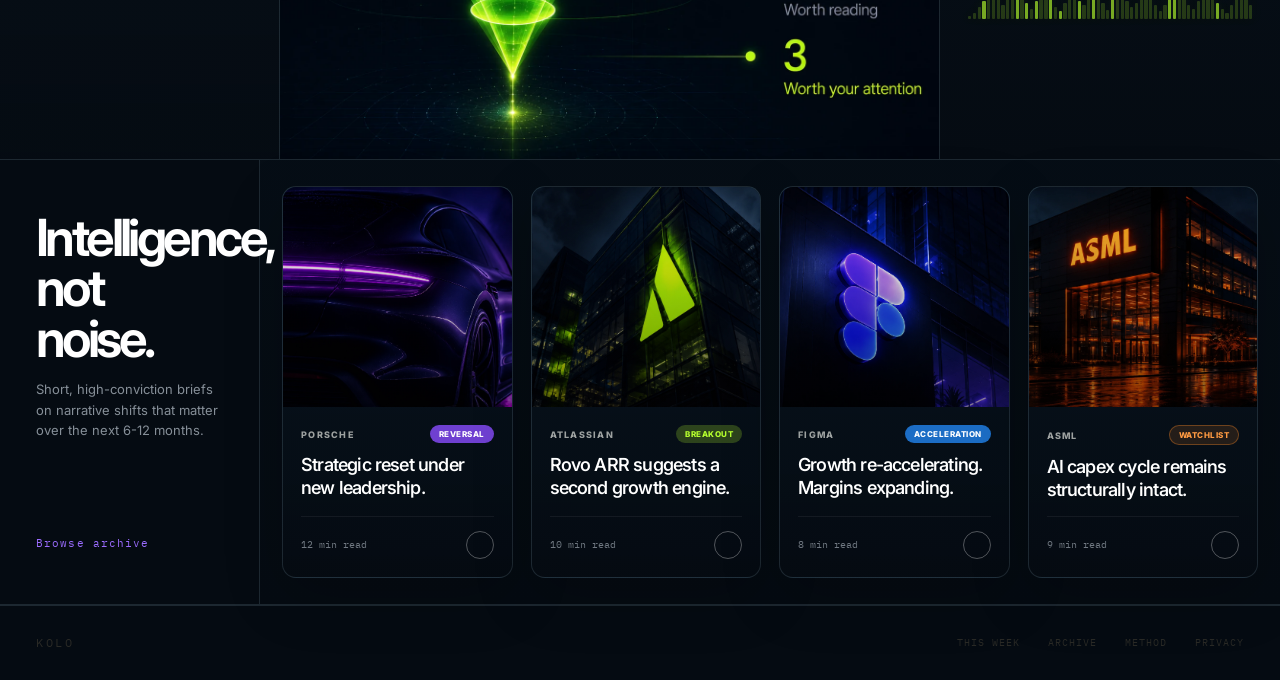
==== commit bc0f1e0d: "Add files via upload" ====
--- a/dark/dark.html
+++ b/dark/dark.html
@@ -979,10 +979,6 @@
   padding-bottom: 98px;
 }
 
-.kolo-home-link{position:fixed;right:18px;bottom:18px;z-index:10000;display:inline-flex;align-items:center;justify-content:center;width:42px;height:42px;padding:0;border:1px solid rgba(180,240,50,.34);border-radius:999px;background:rgba(8,10,12,.62);color:var(--lime);text-decoration:none;box-shadow:0 18px 46px rgba(0,0,0,.32);backdrop-filter:blur(14px);transition:transform .2s,border-color .2s,background .2s}
-.kolo-home-link svg{width:19px;height:19px;stroke:currentColor}
-.kolo-home-link:hover{transform:translateY(-2px);border-color:rgba(180,240,50,.65);background:rgba(8,10,12,.84)}
-@media(max-width:560px){.kolo-home-link{right:12px;bottom:12px}}
 
 /* User requested nav/logo and Intelligence layering fixes */
 .n-logo {
@@ -1018,7 +1014,7 @@
 
 <!-- NAV -->
 <nav id="nav">
-  <a class="n-logo" href="https://moeessah.github.io/kolo/" aria-label="Kolo home">KOLO</a>
+  <a class="n-logo" href="../index.html" aria-label="Kolo home">KOLO</a>
   <div class="n-links">
     <a href="#">This Week</a>
     <a href="#">Portfolio Watch</a>
@@ -1448,6 +1444,6 @@
   }
 }, {threshold:.5}).observe(silEl);
 </script>
-<a class="kolo-home-link" href="https://moeessah.github.io/kolo/" aria-label="Kolo index"><svg viewBox="0 0 24 24" fill="none" aria-hidden="true"><path d="M3.5 10.8 12 3.8l8.5 7v9.4a.8.8 0 0 1-.8.8h-5.2v-6.2h-5V21H4.3a.8.8 0 0 1-.8-.8v-9.4Z" stroke-width="1.8" stroke-linejoin="round"/></svg></a>
+
 </body>
 </html>
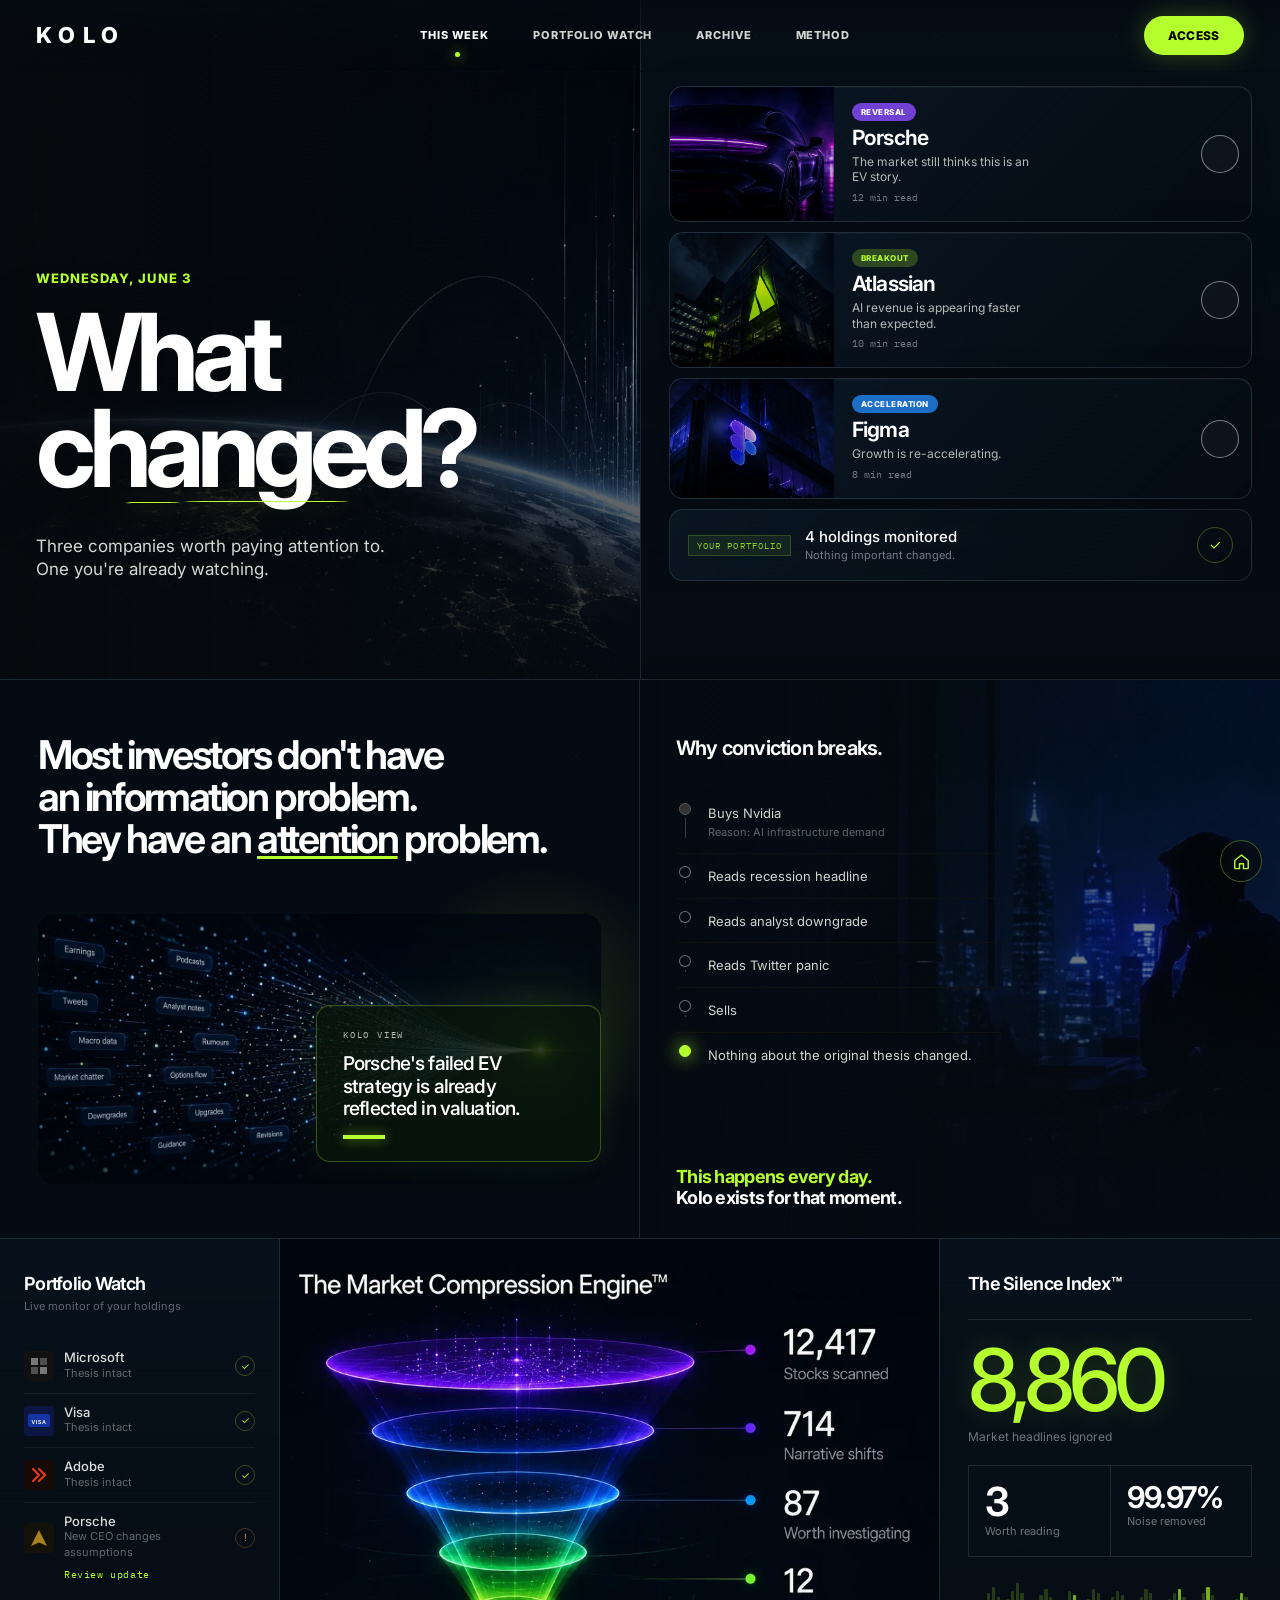
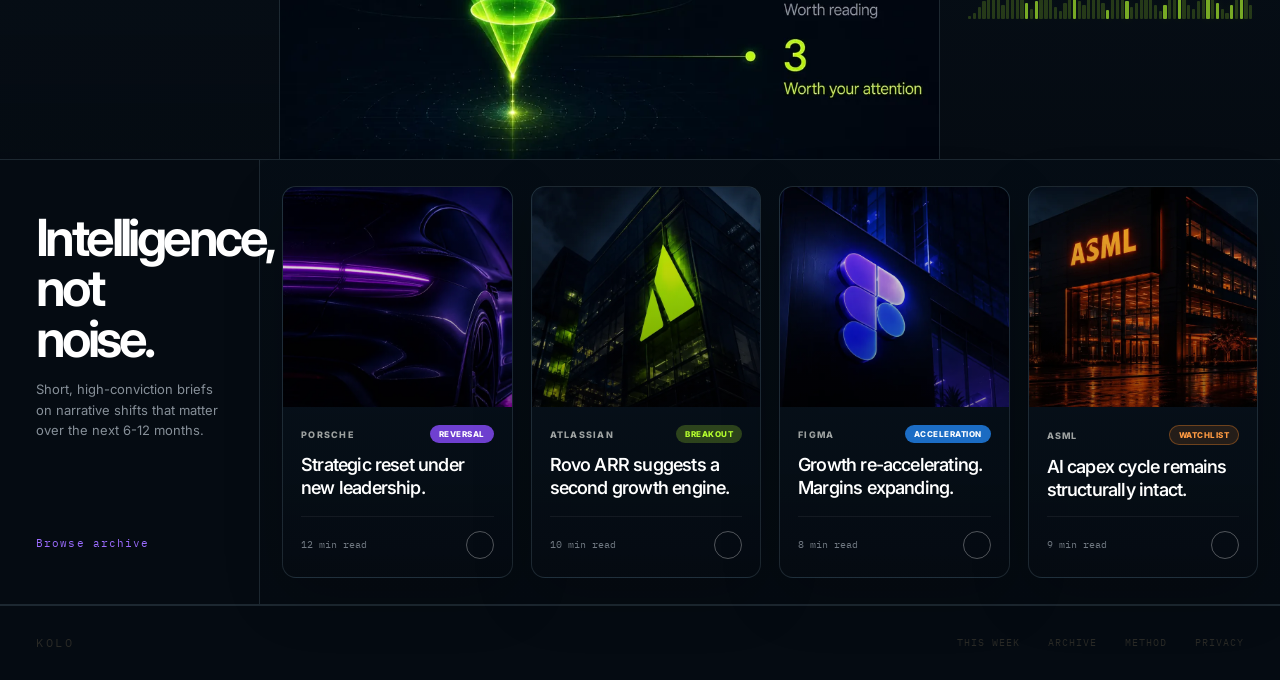
==== commit b94170bb: "Add files via upload" ====
--- a/dark/dark.html
+++ b/dark/dark.html
@@ -979,6 +979,10 @@
   padding-bottom: 98px;
 }
 
+.kolo-home-link{position:fixed;right:18px;bottom:18px;z-index:10000;display:inline-flex;align-items:center;justify-content:center;width:42px;height:42px;padding:0;border:1px solid rgba(180,240,50,.34);border-radius:999px;background:rgba(8,10,12,.62);color:var(--lime);text-decoration:none;box-shadow:0 18px 46px rgba(0,0,0,.32);backdrop-filter:blur(14px);transition:transform .2s,border-color .2s,background .2s}
+.kolo-home-link svg{width:19px;height:19px;stroke:currentColor}
+.kolo-home-link:hover{transform:translateY(-2px);border-color:rgba(180,240,50,.65);background:rgba(8,10,12,.84)}
+@media(max-width:560px){.kolo-home-link{right:12px;bottom:12px}}
 
 /* User requested nav/logo and Intelligence layering fixes */
 .n-logo {
@@ -1014,7 +1018,7 @@
 
 <!-- NAV -->
 <nav id="nav">
-  <a class="n-logo" href="../index.html" aria-label="Kolo home">KOLO</a>
+  <a class="n-logo" href="https://moeessah.github.io/kolo/" aria-label="Kolo home">KOLO</a>
   <div class="n-links">
     <a href="#">This Week</a>
     <a href="#">Portfolio Watch</a>
@@ -1444,6 +1448,6 @@
   }
 }, {threshold:.5}).observe(silEl);
 </script>
-
+<a class="kolo-home-link" href="https://moeessah.github.io/kolo/" aria-label="Kolo index"><svg viewBox="0 0 24 24" fill="none" aria-hidden="true"><path d="M3.5 10.8 12 3.8l8.5 7v9.4a.8.8 0 0 1-.8.8h-5.2v-6.2h-5V21H4.3a.8.8 0 0 1-.8-.8v-9.4Z" stroke-width="1.8" stroke-linejoin="round"/></svg></a>
 </body>
 </html>
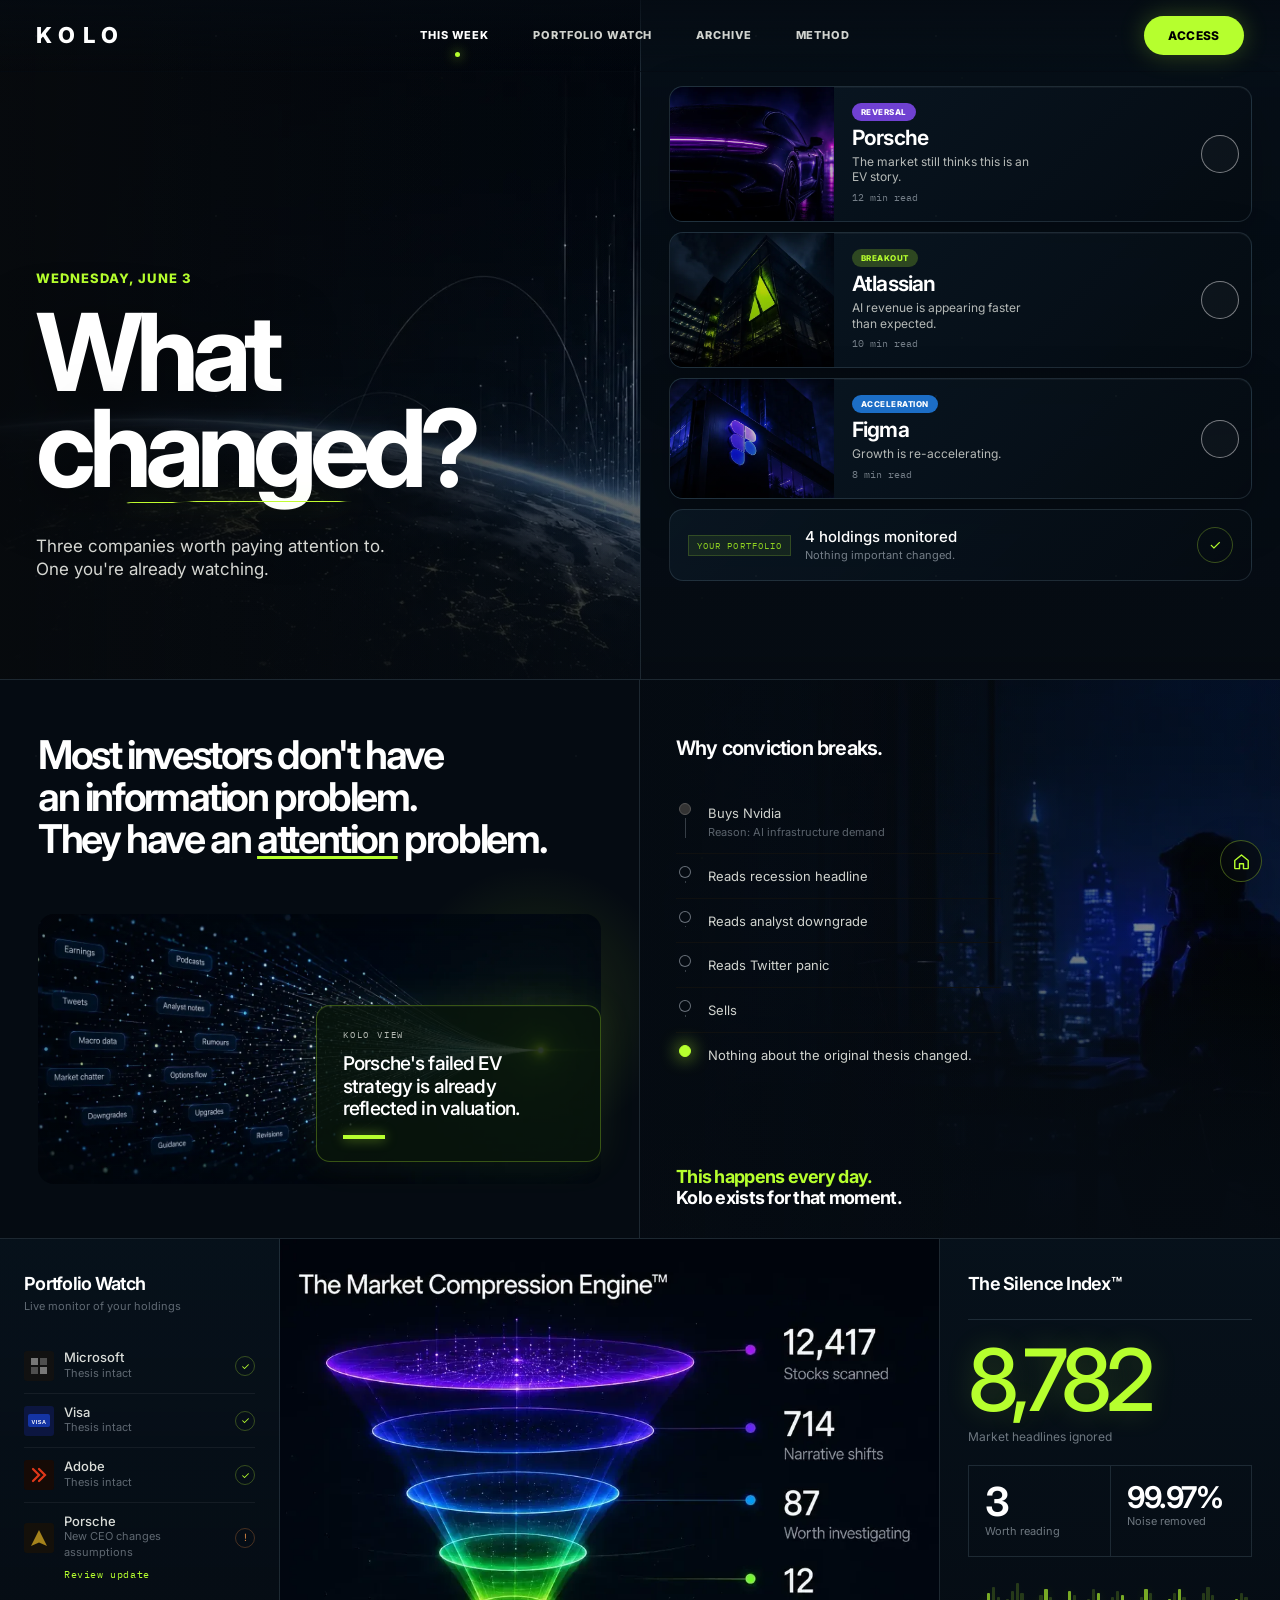
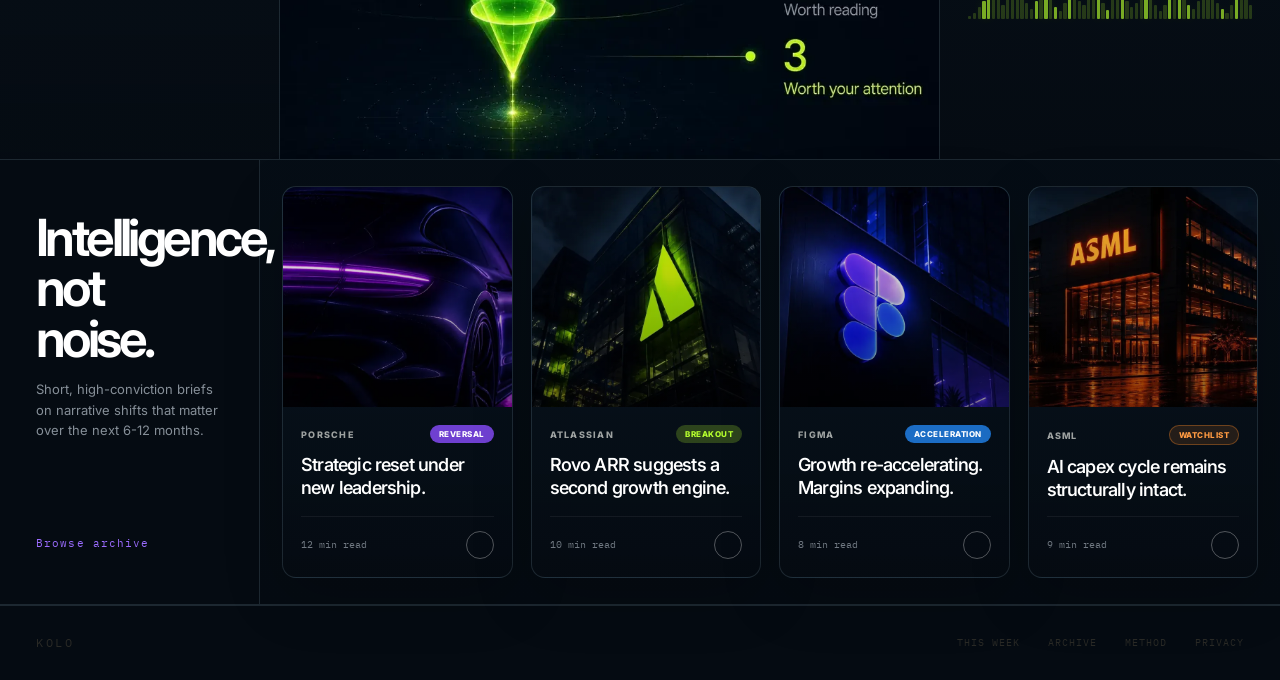
==== commit b69a6297: "Add files via upload" ====
--- a/dark/dark.html
+++ b/dark/dark.html
@@ -21,18 +21,7 @@
   -webkit-font-smoothing: antialiased;
 }
 
-/* VARIABLES */
-:root {
-  --lime: #b4f032;
-  --lime-dim: #7aaa1a;
-  --border: #1a1c1f;
-  --surface: #0d0f11;
-  --text: #d8d4cc;
-  --muted: #4a4a46;
-  --tag-h: 20px;
-}
-
-/* â”€â”€â”€ NAV â”€â”€â”€ */
+/* NAV */
 nav {
   position: fixed; top: 0; left: 0; right: 0; z-index: 300;
   display: flex; align-items: center; justify-content: space-between;
@@ -53,7 +42,7 @@
 }
 .n-btn:hover { opacity: .85; }
 
-/* â”€â”€â”€ HERO â”€â”€â”€ */
+/* HERO */
 .hero {
   display: grid; grid-template-columns: 1fr 1fr;
   min-height: 100vh;
@@ -112,7 +101,7 @@
   opacity: 0; animation: aUp .6s .38s forwards;
 }
 
-/* RIGHT â€” cards */
+/* RIGHT — cards */
 .hero-r {
   display: flex; flex-direction: column;
   border-left: 1px solid var(--border);
@@ -196,7 +185,7 @@
   color: var(--lime); font-size: 14px;
 }
 
-/* â”€â”€â”€ SECTION 2: ATTENTION â”€â”€â”€ */
+/* SECTION 2: ATTENTION */
 .s2 {
   display: grid; grid-template-columns: 1fr 1fr;
   border-bottom: 1px solid var(--border);
@@ -292,7 +281,7 @@
 .s2-callout-lime { font-family: 'Barlow Condensed', sans-serif; font-size: 18px; font-weight: 700; color: var(--lime); line-height: 1.15; }
 .s2-callout-white { font-family: 'Barlow Condensed', sans-serif; font-size: 18px; font-weight: 700; color: #fff; line-height: 1.15; }
 
-/* â”€â”€â”€ SECTION 3: DATA â”€â”€â”€ */
+/* SECTION 3: DATA */
 .s3 {
   display: grid; grid-template-columns: 220px 1fr 300px;
   border-bottom: 1px solid var(--border);
@@ -386,7 +375,7 @@
 .wfb { flex: 1; background: var(--lime); opacity: .18; border-radius: 1px; transition: height .4s, opacity .4s; min-height: 2px; }
 .wfb.on { opacity: .65; }
 
-/* â”€â”€â”€ SECTION 4: INTELLIGENCE â”€â”€â”€ */
+/* SECTION 4: INTELLIGENCE */
 .s4 {
   display: grid; grid-template-columns: 260px 1fr;
   border-bottom: 1px solid var(--border);
@@ -419,7 +408,7 @@
   height: 190px; position: relative; overflow: hidden;
   display: flex; align-items: flex-end;
 }
-/* PLACEHOLDERS â€” replace with real images */
+/* PLACEHOLDERS — replace with real images */
 .at-porsche  { background: linear-gradient(155deg, #0c040c 0%, #180a14 60%, #0a0306 100%); }
 .at-atlassian{ background: linear-gradient(155deg, #030c10 0%, #061216 60%, #020a0e 100%); }
 .at-figma    { background: linear-gradient(155deg, #08040e 0%, #100c1a 60%, #060210 100%); }
@@ -446,7 +435,7 @@
 }
 .arch:hover .arch-arrow { border-color: #444; color: #aaa; }
 
-/* â”€â”€â”€ FOOTER â”€â”€â”€ */
+/* FOOTER */
 footer {
   padding: 28px 36px; display: flex; align-items: center; justify-content: space-between;
   border-top: 1px solid #0e0e0e;
@@ -456,7 +445,7 @@
 .f-links a { font-family: 'IBM Plex Mono', monospace; font-size: 10px; letter-spacing: .1em; text-transform: uppercase; color: #2a2a26; text-decoration: none; transition: color .2s; }
 .f-links a:hover { color: #555; }
 
-/* â”€â”€â”€ KEYFRAMES â”€â”€â”€ */
+/* KEYFRAMES */
 @keyframes aUp { from { opacity: 0; transform: translateY(18px); } to { opacity: 1; transform: translateY(0); } }
 @keyframes aIn { from { opacity: 0; } to { opacity: 1; } }
 
@@ -464,16 +453,14 @@
 .rv.in { opacity: 1; transform: translateY(0); }
 
 
-/* â”€â”€â”€ REFERENCE MATCH PASS: imagery, typography, spacing â”€â”€â”€ */
+/* REFERENCE MATCH PASS: imagery, typography, spacing */
 :root {
   --lime: #b6ff2e;
   --lime-dim: #8ed021;
   --border: rgba(140, 170, 190, .18);
   --surface: #081622;
-  --surface-2: #0b1a27;
   --text: #f2f4ee;
   --muted: #7c8792;
-  --panel-line: rgba(255,255,255,.06);
 }
 
 body {
@@ -872,7 +859,7 @@
 }
 
 
-/* â”€â”€â”€ USER REQUESTED EDITS â”€â”€â”€ */
+/* USER REQUESTED EDITS */
 
 /* Kolo View card: move whole card 30px up and make main copy 2px smaller */
 .kv-card {
@@ -1028,13 +1015,12 @@
   <button class="n-btn">ACCESS</button>
 </nav>
 
-<!-- â•â•â•â•â•â• HERO â•â•â•â•â•â• -->
+<!-- HERO -->
 <section class="hero">
 
   <!-- LEFT -->
   <div class="hero-l">
     <!-- FULL-BLEED BACKGROUND IMAGE PLACEHOLDER -->
-    <!-- Replace .hero-img-bg with: <img src="your-earth-image.jpg" style="position:absolute;inset:0;width:100%;height:100%;object-fit:cover;z-index:0"> -->
     <div class="hero-img-bg">
       <div class="hero-img-bg-label">[ REPLACE WITH EARTH / GLOBE<br>NIGHT-LIGHTS HERO IMAGE ]</div>
       <!-- decorative fake globe rings -->
@@ -1053,7 +1039,7 @@
     <p class="hero-tagline">Three companies worth paying attention to.<br>One you're already watching.</p>
   </div>
 
-  <!-- RIGHT â€” article cards -->
+  <!-- RIGHT — article cards -->
   <div class="hero-r">
 
     <!-- CARD 1 -->
@@ -1132,7 +1118,7 @@
   </div>
 </section>
 
-<!-- â•â•â•â•â•â• SECTION 2: ATTENTION â•â•â•â•â•â• -->
+<!-- SECTION 2: ATTENTION -->
 <section class="s2">
 
   <div class="s2-left rv">
@@ -1214,7 +1200,7 @@
 
 </section>
 
-<!-- â•â•â•â•â•â• SECTION 3: DATA â•â•â•â•â•â• -->
+<!-- SECTION 3: DATA -->
 <section class="s3">
 
   <!-- PORTFOLIO WATCH -->
@@ -1296,7 +1282,7 @@
 
 </section>
 
-<!-- â•â•â•â•â•â• SECTION 4: INTELLIGENCE â•â•â•â•â•â• -->
+<!-- SECTION 4: INTELLIGENCE -->
 <section class="s4">
   <div class="s4-left rv">
     <div>
